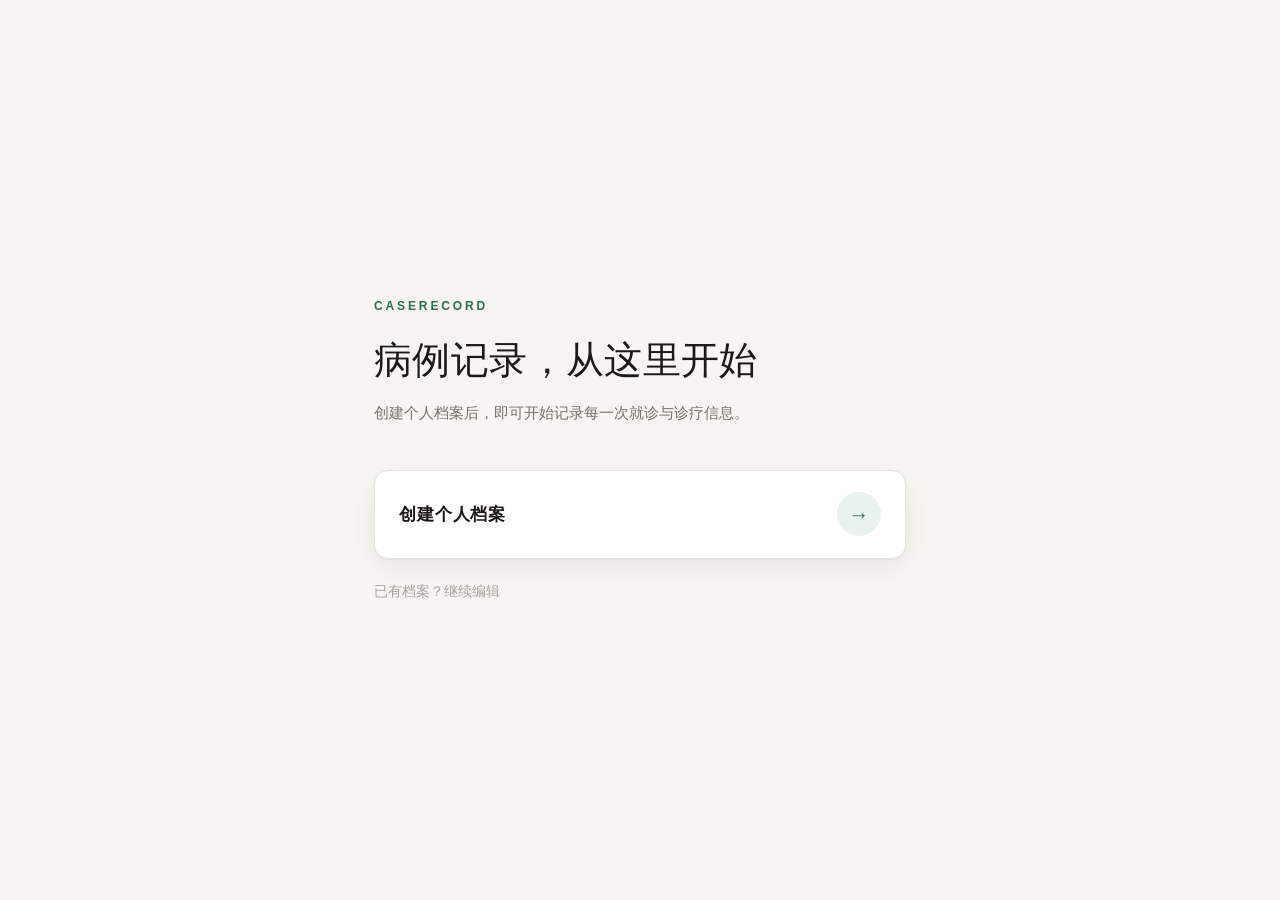
==== app/case-detail.html @ 544fc940 "OCR模型本地化离线可用、识别结果自动保存、自动/手动输入切换、报告手动修正、导航滑块中心展开动画、全局按钮悬停反馈、修复页面淡入白屏" ====
<!DOCTYPE html>
<html lang="zh-CN">
<head>
  <meta charset="UTF-8">
  <meta name="viewport" content="width=device-width, initial-scale=1.0">
  <title>CaseRecord · 病例详情</title>
  <link rel="stylesheet" href="css/style.css">
</head>
<body>
  <main class="page dash">
    <a class="back" href="dashboard.html">← 返回个人主页</a>

    <div class="brand">CaseRecord · 病例档案</div>

    <nav class="topnav">
      <span class="topnav-slider" aria-hidden="true"></span>
      <a class="topnav-link active" href="dashboard.html">我的档案</a>
      <a class="topnav-link" href="case.html">添加病例</a>
    </nav>

    <header>
      <div class="header-row">
        <div>
          <h1>病例详情</h1>
          <p class="sub" id="detail-date"></p>
        </div>
        <div class="header-actions">
          <a class="btn-edit-detail" id="btn-edit-case" href="#">编辑病例</a>
          <button type="button" class="btn-danger" id="btn-delete-case">删除病例</button>
        </div>
      </div>
    </header>

    <!-- 病例详情：病情 / 影像 / 药物 合并为一个大块 -->
    <section class="card detail-card">
      <div class="detail-block">
        <div class="section-title">病情描述</div>
        <div class="detail-illness" id="detail-illness" hidden></div>
        <p class="detail-cond" id="detail-cond"></p>
      </div>

      <div class="detail-block">
        <div class="section-title">检验报告 / 检查报告</div>
        <div class="detail-images" id="detail-images"></div>
      </div>

      <div class="detail-block">
        <div class="section-title">药物</div>
        <div class="detail-meds" id="detail-meds"></div>
      </div>
    </section>
  </main>

  <!-- 删除病例确认弹窗（必须在 script 之前，JS 才能绑定事件） -->
  <div class="modal-mask" id="delete-mask" hidden>
    <div class="modal" role="dialog" aria-modal="true" aria-label="删除病例确认">
      <div class="modal-head">
        <div class="modal-title">删除病例</div>
        <button type="button" class="modal-close" id="delete-cancel-x" aria-label="关闭">×</button>
      </div>
      <div class="modal-body">
        <p class="modal-warn">
          删除后将<strong>永久移除</strong>这条病例的病情描述、检验 / 检查报告与药物记录，且<strong>无法恢复</strong>。
        </p>
        <p class="modal-hint">请确认是否继续删除？</p>
        <div class="modal-field">
          <label for="delete-verify">请输入「我确认删除」以启用删除按钮</label>
          <input type="text" id="delete-verify" placeholder="我确认删除" autocomplete="off">
        </div>
        <div class="modal-actions">
          <button type="button" class="modal-btn-cancel" id="delete-cancel">取消</button>
          <button type="button" class="modal-btn-danger" id="delete-confirm" disabled>确认删除（5s）</button>
        </div>
      </div>
    </div>
  </div>

  <script src="js/case-detail.js"></script>
</body>
</html>
---- app/css/style.css ----
/* ==========================================================
   CaseRecord · 病例档案
   简洁 / 高级 / 暖白基调 + 墨绿强调
   ========================================================== */

:root {
  --bg: #f6f5f2;
  --card: #ffffff;
  --ink: #1c1917;
  --ink-2: #79716b;
  --ink-3: #a8a29e;
  --line: #e7e5e4;
  --accent: #2f6f4f;
  --accent-deep: #20533a;
  --accent-soft: #e9f2ec;
  --danger: #b91c1c;
  --radius: 14px;
  --shadow: 0 1px 2px rgba(28, 25, 23, 0.04), 0 10px 28px rgba(28, 25, 23, 0.06);
}

* {
  margin: 0;
  padding: 0;
  box-sizing: border-box;
}

html {
  -webkit-font-smoothing: antialiased;
  text-rendering: optimizeLegibility;
}

body {
  font-family: -apple-system, BlinkMacSystemFont, "Segoe UI", "PingFang SC",
    "Hiragino Sans GB", "Microsoft YaHei", sans-serif;
  background: var(--bg);
  color: var(--ink);
  line-height: 1.6;
  min-height: 100vh;
}

/* ---------- 页面容器与淡入 ---------- */
.page {
  max-width: 860px;
  margin: 0 auto;
  padding: 3.5rem 1.5rem 4.5rem;
}

@keyframes fade {
  from {
    opacity: 0;
    transform: translateY(8px);
  }
  to {
    opacity: 1;
    transform: none;
  }
}

/* ---------- 页头 ---------- */
header {
  margin-bottom: 2.2rem;
}

/* ---------- 首页 ---------- */
.home {
  max-width: 580px;
  min-height: 100vh;
  display: flex;
  flex-direction: column;
  justify-content: center;
  padding-top: 2rem;
  padding-bottom: 2rem;
}

.home h1 {
  font-size: 2.4rem;
}

/* 主按钮块 */
.cta {
  display: flex;
  align-items: center;
  justify-content: space-between;
  gap: 1rem;
  margin-top: 2.8rem;
  padding: 1.35rem 1.5rem;
  background: var(--card);
  border: 1px solid var(--line);
  border-radius: var(--radius);
  box-shadow: var(--shadow);
  text-decoration: none;
  color: var(--ink);
  cursor: pointer;
  transition: border-color 0.2s ease, box-shadow 0.2s ease, transform 0.2s ease;
}

.cta:hover {
  border-color: var(--accent);
  box-shadow: 0 2px 4px rgba(28, 25, 23, 0.05), 0 18px 44px rgba(47, 111, 79, 0.16);
  transform: translateY(-2px);
}

.cta:active {
  transform: translateY(0) scale(0.995);
}

.cta-text {
  font-size: 1.08rem;
  font-weight: 600;
  letter-spacing: 0.05em;
}

.cta-arrow {
  flex-shrink: 0;
  width: 44px;
  height: 44px;
  display: grid;
  place-items: center;
  border-radius: 50%;
  background: var(--accent-soft);
  color: var(--accent);
  font-size: 1.3rem;
  transition: background 0.2s ease, color 0.2s ease, transform 0.2s ease;
}

.cta:hover .cta-arrow {
  background: var(--accent);
  color: #fff;
  transform: translateX(4px);
}

/* 次要链接 */
.secondary {
  display: inline-block;
  margin-top: 1.4rem;
  font-size: 0.85rem;
  color: var(--ink-3);
  text-decoration: none;
  transition: color 0.15s ease;
}

.secondary:hover {
  color: var(--accent);
  background: var(--bg);
  border-radius: 6px;
}

/* ---------- 个人界面：宽幅容器 ---------- */
.dash {
  max-width: min(1320px, 94vw); /* 比全屏略窄，两侧留空隙 */
  padding-top: 5rem;
}

/* 返回按钮固定在左上角 */
.dash .back {
  position: fixed;
  top: 1.4rem;
  left: 1.5rem;
  z-index: 30;
}

/* 顶部超长信息条 */
.profile-bar {
  display: flex;
  flex-direction: column;
  gap: 1.4rem;
  padding: 1.6rem 2rem;
}

.bar-top {
  display: flex;
  align-items: center;
  gap: 2.2rem;
}

.bar-left {
  display: flex;
  align-items: center;
  gap: 1.2rem;
  flex-shrink: 0;
}

.bar-title h2 {
  font-size: 1.5rem;
  font-weight: 600;
}

.bar-saved {
  font-size: 0.75rem;
  color: var(--ink-3);
  margin-top: 0.35rem;
}

.bar-info {
  flex: 1;
  min-width: 0;
  display: grid;
  grid-template-columns: repeat(auto-fit, minmax(130px, 1fr));
  gap: 1rem 1.5rem;
}

.bar-actions {
  flex-shrink: 0;
}

.btn-edit {
  display: inline-block;
  min-width: 200px;
  padding: 0.9rem 2rem;
  border-radius: 12px;
  background: var(--accent);
  color: #fff;
  font-size: 1rem;
  font-family: inherit;
  letter-spacing: 0.12em;
  text-decoration: none;
  text-align: center;
  transition: background 0.15s ease, transform 0.05s ease;
}

.btn-edit:hover {
  background: var(--accent-deep);
}

.btn-edit:active {
  transform: scale(0.99);
}

.avatar {
  width: 64px;
  height: 64px;
  border-radius: 50%;
  background: var(--accent);
  color: #fff;
  display: grid;
  place-items: center;
  font-family: Georgia, "Times New Roman", "Songti SC", SimSun, serif;
  font-size: 1.8rem;
  flex-shrink: 0;
}

.chips {
  display: flex;
  flex-wrap: wrap;
  gap: 0.45rem;
  margin-top: 0.5rem;
}

.chip {
  font-size: 0.78rem;
  color: var(--accent);
  background: var(--accent-soft);
  border-radius: 999px;
  padding: 0.25rem 0.75rem;
}

.info-item {
  display: flex;
  flex-direction: column;
  gap: 0.2rem;
}

.info-label {
  font-size: 0.75rem;
  color: var(--ink-3);
  letter-spacing: 0.08em;
}

.info-value {
  font-size: 0.98rem;
  color: var(--ink);
}

.section-title {
  font-size: 0.82rem;
  font-weight: 600;
  letter-spacing: 0.1em;
  color: var(--accent);
  margin-bottom: 0.9rem;
}

.history-item {
  display: flex;
  flex-direction: column;
  gap: 0.2rem;
}

.history-label {
  font-size: 0.75rem;
  color: var(--ink-3);
  letter-spacing: 0.08em;
}

.history-text {
  font-size: 0.95rem;
  color: var(--ink);
  line-height: 1.7;
}

/* 添加病例（档案外右下侧） */
.add-case-row {
  margin-top: 1.4rem;
  display: flex;
  justify-content: flex-end;
}

.btn-add {
  padding: 0.75rem 1.6rem;
  border: 1px solid var(--accent);
  border-radius: 12px;
  background: transparent;
  color: var(--accent);
  font-size: 0.95rem;
  font-family: inherit;
  letter-spacing: 0.08em;
  cursor: pointer;
  transition: background 0.15s ease, color 0.15s ease;
}

a.btn-add {
  display: inline-block;
  text-decoration: none;
}

.btn-add:hover {
  background: var(--accent-soft);
}

.btn-add:active {
  transform: scale(0.98);
}

/* ---------- 影像上传 ---------- */
/* ---------- 检验/检查报告上传 ---------- */
.upload-toolbar {
  display: flex;
  align-items: center;
  gap: 0.8rem;
}

.kind-select {
  flex: 0 0 200px;
  min-width: 0;
}

.upload-toolbar .upload-btn {
  flex: 1;
  width: auto;
}

@media (max-width: 640px) {
  .upload-toolbar {
    flex-direction: column;
    align-items: stretch;
  }

  .kind-select {
    flex-basis: auto;
  }
}

.upload-btn {
  width: 100%;
  padding: 1.2rem;
  border: 1.5px dashed var(--line);
  border-radius: 12px;
  background: #fcfcfa;
  color: var(--ink-2);
  font-size: 0.95rem;
  font-family: inherit;
  cursor: pointer;
  transition: border-color 0.15s ease, background 0.15s ease, color 0.15s ease;
}

.upload-btn:hover {
  border-color: var(--accent);
  color: var(--accent);
  background: var(--accent-soft);
}

.upload-preview {
  display: flex;
  flex-direction: column;
  gap: 0.8rem;
  margin-top: 0.9rem;
}

.report-remove {
  width: 32px;
  height: 32px;
  border-radius: 8px;
  border: 1px solid var(--line);
  background: transparent;
  color: var(--ink-3);
  font-size: 1rem;
  line-height: 1;
  cursor: pointer;
  flex-shrink: 0;
  transition: color 0.15s ease, border-color 0.15s ease;
}

.report-remove:hover {
  color: var(--danger);
  border-color: var(--danger);
}

/* ---------- 药物行 ---------- */
.med-row {
  display: grid;
  grid-template-columns: 1fr 1fr auto;
  gap: 0.8rem;
  align-items: end;
}

.med-remove {
  width: 40px;
  height: 40px;
  border-radius: 10px;
  border: 1px solid var(--line);
  background: transparent;
  color: var(--ink-3);
  font-size: 1.1rem;
  cursor: pointer;
  transition: color 0.15s ease, border-color 0.15s ease;
}

.med-remove:hover {
  color: var(--danger);
  border-color: var(--danger);
}

.add-med {
  margin-top: 1rem;
  padding: 0.6rem 1.2rem;
  border: 1px dashed var(--accent);
  border-radius: 10px;
  background: transparent;
  color: var(--accent);
  font-size: 0.9rem;
  font-family: inherit;
  cursor: pointer;
  transition: background 0.15s ease;
}

.add-med:hover {
  background: var(--accent-soft);
}

@media (max-width: 640px) {
  .med-row {
    grid-template-columns: 1fr;
  }
}

/* ---------- 病例列表 ---------- */
.cases-section {
  margin-top: 2.4rem;
}

.section-title-row {
  display: flex;
  align-items: baseline;
  justify-content: space-between;
  gap: 1rem;
  margin-bottom: 1rem;
}

.section-title-row .section-title {
  margin-bottom: 0;
}

.cases-count {
  font-size: 0.8rem;
  color: var(--ink-3);
}

.cases-list {
  display: flex;
  flex-direction: column;
  gap: 0.8rem;
}

.case-item {
  display: flex;
  align-items: center;
  justify-content: space-between;
  gap: 1.2rem;
  background: var(--card);
  border: 1px solid var(--line);
  border-radius: var(--radius);
  padding: 1.1rem 1.3rem;
  box-shadow: var(--shadow);
  cursor: pointer;
  text-decoration: none;
  color: inherit;
  transition: border-color 0.15s ease, box-shadow 0.15s ease;
}

.case-item:hover {
  border-color: var(--accent);
  box-shadow: 0 2px 4px rgba(28, 25, 23, 0.05), 0 12px 32px rgba(47, 111, 79, 0.1);
}

.case-item:focus-visible {
  outline: none;
  border-color: var(--accent);
  box-shadow: 0 0 0 3px rgba(47, 111, 79, 0.15);
}

.case-left {
  display: flex;
  flex-direction: column;
  gap: 0.35rem;
  min-width: 0;
}

.case-date {
  font-size: 0.78rem;
  color: var(--ink-3);
  letter-spacing: 0.05em;
}

.case-cond {
  font-size: 0.95rem;
  color: var(--ink);
  line-height: 1.6;
  display: -webkit-box;
  -webkit-line-clamp: 2;
  -webkit-box-orient: vertical;
  overflow: hidden;
}

.case-tags {
  display: flex;
  flex-wrap: wrap;
  gap: 0.4rem;
  flex-shrink: 0;
}

@media (max-width: 640px) {
  .case-item {
    flex-direction: column;
    align-items: flex-start;
  }
}

/* ---------- 顶部导航栏 ---------- */
.topnav {
  position: relative;
  display: flex;
  gap: 0.3rem;
  width: fit-content;
  padding: 0.25rem;
  margin-bottom: 1.8rem;
  background: #f1f0ed;
  border-radius: 12px;
}

/* 导航滑块：页面加载时滑到当前页对应按钮 */
/* 导航滑块：JS 定位 + 在目标位置从中心展开 */
.topnav-slider {
  position: absolute;
  top: 0.25rem;
  left: 0.25rem;
  width: calc(50% - 0.4rem);
  height: calc(100% - 0.5rem);
  background: #fff;
  border-radius: 9px;
  box-shadow: 0 1px 3px rgba(28, 25, 23, 0.12);
  z-index: 0;
  pointer-events: none;
  --tx: 0;
  transform: translateX(var(--tx));
  transform-origin: center;
  animation: topnav-slide-in 0.4s cubic-bezier(0.4, 0, 0.2, 1);
}

/* 当前页为第二个按钮（添加病例页）时滑块右移 */
.topnav.second .topnav-slider {
  --tx: calc(100% + 0.3rem);
}

/* 在目标位置从中心向两侧展开，无左右位移感 */
@keyframes topnav-slide-in {
  from {
    transform: translateX(var(--tx)) scaleX(0);
  }
}

.topnav-link {
  position: relative;
  z-index: 1;
  padding: 0.5rem 1.1rem;
  border-radius: 9px;
  font-size: 0.9rem;
  color: var(--ink-2);
  text-decoration: none;
  white-space: nowrap;
  transition: color 0.15s ease;
}

.topnav-link:hover {
  color: var(--ink);
}

.topnav-link.active {
  color: var(--ink);
  font-weight: 600;
}

@media (max-width: 640px) {
  .topnav {
    width: 100%;
  }

  .topnav-link {
    flex: 1;
    text-align: center;
  }
}

/* ---------- 病例详情页（整屏） ---------- */
.header-row {
  display: flex;
  align-items: center;
  justify-content: space-between;
  gap: 1.5rem;
  flex-wrap: wrap;
}

.btn-edit-detail {
  padding: 0.7rem 1.5rem;
  border: 1px solid var(--accent);
  border-radius: 12px;
  background: transparent;
  color: var(--accent);
  font-size: 0.95rem;
  font-family: inherit;
  letter-spacing: 0.08em;
  text-decoration: none;
  white-space: nowrap;
  transition: background 0.15s ease;
}

.btn-edit-detail:hover {
  background: var(--accent-soft);
}

.header-actions {
  display: flex;
  align-items: center;
  gap: 0.8rem;
  flex-wrap: wrap;
}

.btn-danger {
  padding: 0.7rem 1.5rem;
  border: 1px solid var(--danger);
  border-radius: 12px;
  background: transparent;
  color: var(--danger);
  font-size: 0.95rem;
  font-family: inherit;
  letter-spacing: 0.08em;
  white-space: nowrap;
  cursor: pointer;
  transition: background 0.15s ease;
}

.btn-danger:hover {
  background: rgba(185, 28, 28, 0.08);
}

.btn-danger:active {
  transform: scale(0.98);
}

.detail-card {
  padding: 2.6rem 2.6rem 3rem; /* 适中留白 */
}

.detail-block {
  padding-top: 2.2rem;
  min-height: 320px; /* 三栏统一高度，一样长 */
}

.detail-block:first-child {
  padding-top: 0.8rem;
}

.detail-block + .detail-block {
  border-top: 1px solid var(--line);
}

.detail-card .section-title {
  margin-bottom: 1.2rem;
}

.detail-cond {
  font-size: 1rem;
  line-height: 2.2;
  color: var(--ink);
  white-space: pre-wrap;
  word-break: break-word;
}

.detail-illness {
  display: inline-block;
  margin-bottom: 1rem;
  font-size: 0.85rem;
  color: var(--accent);
  background: var(--accent-soft);
  border-radius: 999px;
  padding: 0.35rem 0.9rem;
}

.detail-images {
  display: grid;
  grid-template-columns: repeat(auto-fill, minmax(200px, 1fr));
  gap: 1.2rem;
}

.detail-images img {
  width: 100%;
  height: 220px; /* 与病情栏高度协调 */
  object-fit: cover;
  border-radius: 10px;
  border: 1px solid var(--line);
  display: block;
  cursor: zoom-in;
  transition: border-color 0.15s ease;
}

.detail-images img:hover {
  border-color: var(--accent);
}

.detail-pdf {
  display: flex;
  align-items: center;
  gap: 0.5rem;
  padding: 1rem;
  border: 1px solid var(--line);
  border-radius: 10px;
  background: var(--bg);
  color: var(--accent);
  font-size: 0.92rem;
  text-decoration: none;
  transition: background 0.15s ease;
}

.detail-pdf:hover {
  background: var(--accent-soft);
}

.detail-meds {
  display: flex;
  flex-direction: column;
  gap: 1rem;
}

.detail-med {
  display: flex;
  align-items: baseline;
  justify-content: space-between;
  gap: 1rem;
  background: var(--bg);
  border-radius: 10px;
  padding: 1.2rem 1.2rem;
  font-size: 0.95rem;
}

.detail-med-name {
  font-weight: 600;
  color: var(--ink);
}

.detail-med-usage {
  color: var(--ink-2);
  text-align: right;
}

.detail-empty {
  font-size: 0.9rem;
  color: var(--ink-3);
}

/* ---------- 报告横向块列表 ---------- */
.report-list {
  display: flex;
  flex-direction: column;
  gap: 0.8rem;
}

.report-row {
  display: flex;
  align-items: center;
  gap: 1rem;
  padding: 0.8rem 1.1rem;
  border: 1px solid var(--line);
  border-radius: 12px;
  background: #fcfcfa;
  text-decoration: none;
  color: inherit;
  cursor: pointer;
  transition: border-color 0.15s ease, box-shadow 0.15s ease;
}

.report-row:hover {
  border-color: var(--accent);
  box-shadow: 0 2px 4px rgba(28, 25, 23, 0.05), 0 10px 28px rgba(47, 111, 79, 0.1);
}

.report-row:focus-visible {
  outline: none;
  border-color: var(--accent);
  box-shadow: 0 0 0 3px rgba(47, 111, 79, 0.15);
}

.report-thumb {
  width: 52px;
  height: 52px;
  border-radius: 10px;
  overflow: hidden;
  flex-shrink: 0;
  background: var(--bg);
  display: grid;
  place-items: center;
}

.report-thumb img {
  width: 100%;
  height: 100%;
  object-fit: cover;
  display: block;
}

.report-thumb-pdf {
  color: var(--accent);
  font-size: 0.72rem;
  letter-spacing: 0.08em;
}

.report-name {
  flex: 1;
  min-width: 0;
  font-size: 0.95rem;
  color: var(--ink);
  overflow: hidden;
  text-overflow: ellipsis;
  white-space: nowrap;
}

/* 报告类型标签（检验报告 / 检查报告） */
.report-kind-chip {
  flex-shrink: 0;
  font-size: 0.75rem;
  color: var(--accent);
  background: var(--accent-soft);
  border-radius: 999px;
  padding: 0.25rem 0.7rem;
  white-space: nowrap;
}

.report-arrow {
  flex-shrink: 0;
  font-size: 1.3rem;
  color: var(--ink-3);
  line-height: 1;
}

/* ---------- 删除确认弹窗 ---------- */
.modal-mask {
  position: fixed;
  inset: 0;
  background: rgba(28, 25, 23, 0.5);
  display: flex;
  align-items: center;
  justify-content: center;
  padding: 1.5rem;
  z-index: 70;
  animation: fade 0.18s ease both;
}

.modal-mask[hidden] {
  display: none;
}

.modal {
  background: #fff;
  border-radius: 16px;
  max-width: 440px;
  width: 100%;
  box-shadow: 0 24px 64px rgba(28, 25, 23, 0.22);
  animation: modal-in 0.2s ease both;
}

@keyframes modal-in {
  from {
    opacity: 0;
    transform: translateY(12px) scale(0.98);
  }
  to {
    opacity: 1;
    transform: none;
  }
}

.modal-head {
  display: flex;
  align-items: flex-start;
  justify-content: space-between;
  gap: 1rem;
  padding: 1.4rem 1.6rem 0;
}

.modal-title {
  font-size: 1.1rem;
  font-weight: 600;
}

.modal-close {
  width: 34px;
  height: 34px;
  border: none;
  border-radius: 50%;
  background: var(--bg);
  color: var(--ink-2);
  font-size: 1.2rem;
  line-height: 1;
  cursor: pointer;
  transition: background 0.15s ease, color 0.15s ease;
}

.modal-close:hover {
  background: var(--line);
  color: var(--ink);
}

.modal-body {
  padding: 1.2rem 1.6rem 1.6rem;
}

.modal-warn {
  font-size: 0.95rem;
  line-height: 1.8;
  color: var(--ink);
}

.modal-warn strong {
  color: var(--danger);
}

.modal-hint {
  font-size: 0.85rem;
  color: var(--ink-2);
  margin-top: 0.6rem;
}

.modal-field {
  margin-top: 1.2rem;
  display: flex;
  flex-direction: column;
  gap: 0.45rem;
}

.modal-field label {
  font-size: 0.8rem;
  color: var(--ink-2);
}

.modal-field input {
  padding: 0.65rem 0.85rem;
  border: 1px solid var(--line);
  border-radius: 10px;
  background: #fcfcfa;
  font-size: 0.92rem;
  font-family: inherit;
  color: var(--ink);
  transition: border-color 0.15s ease, box-shadow 0.15s ease;
}

.modal-field input:focus {
  outline: none;
  border-color: var(--accent);
  box-shadow: 0 0 0 3px rgba(47, 111, 79, 0.12);
}

.modal-actions {
  display: flex;
  gap: 0.8rem;
  margin-top: 1.4rem;
}

.modal-btn-cancel {
  flex: 1;
  padding: 0.75rem;
  border: 1px solid var(--line);
  border-radius: 12px;
  background: transparent;
  color: var(--ink);
  font-size: 0.95rem;
  font-family: inherit;
  cursor: pointer;
  transition: background 0.15s ease;
}

.modal-btn-cancel:hover {
  background: var(--bg);
}

.modal-btn-danger {
  flex: 1;
  padding: 0.75rem;
  border: none;
  border-radius: 12px;
  background: var(--danger);
  color: #fff;
  font-size: 0.95rem;
  font-family: inherit;
  cursor: pointer;
  transition: background 0.15s ease, opacity 0.15s ease;
}

.modal-btn-danger:hover:not(:disabled) {
  background: #991b1b;
}

.modal-btn-danger:disabled {
  opacity: 0.45;
  cursor: not-allowed;
}

/* ---------- OCR 识别区 ---------- */
.ocr-section {
  min-width: 0;
}

.ocr-warning {
  font-size: 0.82rem;
  color: var(--danger);
  background: rgba(185, 28, 28, 0.06);
  border: 1px solid rgba(185, 28, 28, 0.3);
  border-radius: 8px;
  padding: 0.5rem 0.8rem;
  margin-bottom: 0.8rem;
}

.ocr-note {
  display: inline-block;
  font-size: 0.8rem;
  color: var(--ink-2);
  background: var(--bg);
  border: 1px solid var(--line);
  border-radius: 8px;
  padding: 0.4rem 0.8rem;
}

/* 提示 + 输入模式切换 */
.ocr-note-row {
  display: flex;
  align-items: center;
  justify-content: space-between;
  gap: 1rem;
  flex-wrap: wrap;
  margin-bottom: 1rem;
}

.ocr-mode {
  position: relative;
  display: flex;
  background: #f1f0ed;
  border-radius: 10px;
  padding: 3px;
  gap: 3px;
}

/* 滑动指示器：点击时丝滑滑到目标按钮 */
.mode-slider {
  position: absolute;
  top: 3px;
  left: 3px;
  width: calc(50% - 4.5px);
  height: calc(100% - 6px);
  background: #fff;
  border-radius: 8px;
  box-shadow: 0 1px 3px rgba(28, 25, 23, 0.12);
  transition: transform 0.35s cubic-bezier(0.4, 0, 0.2, 1);
  z-index: 0;
  pointer-events: none;
}

.ocr-mode.manual .mode-slider {
  transform: translateX(calc(100% + 3px));
}

.mode-btn {
  position: relative;
  flex: 1;
  border: none;
  background: transparent;
  padding: 0.45rem 1rem;
  border-radius: 8px;
  font-size: 0.85rem;
  font-family: inherit;
  color: var(--ink-2);
  cursor: pointer;
  z-index: 1;
  white-space: nowrap;
  transition: color 0.2s ease;
}

.mode-btn:hover {
  color: var(--ink);
}

.mode-btn.active {
  color: var(--ink);
  font-weight: 600;
}

.ocr-table .ocr-result {
  color: var(--ink);
  font-weight: 500;
}

.ocr-status {
  font-size: 0.9rem;
  color: var(--ink-2);
  margin-bottom: 1rem;
  white-space: pre-wrap;
}

.ocr-status.err {
  color: var(--danger);
}

.ocr-table {
  width: 100%;
  border-collapse: collapse;
  font-size: 0.92rem;
}

/* 表格区域限高滚动，表头固定（项目列始终可见） */
#ocr-table-wrap {
  max-height: 62vh;
  overflow-y: auto;
}

.ocr-table thead th {
  position: sticky;
  top: 0;
  background: #fff;
  z-index: 1;
}

.ocr-table th,
.ocr-table td {
  text-align: left;
  padding: 0.6rem 0.8rem;
  border-bottom: 1px solid var(--line);
}

.ocr-table th {
  color: var(--ink-2);
  font-weight: 600;
  font-size: 0.8rem;
  letter-spacing: 0.05em;
  white-space: nowrap;
}

.ocr-table .status {
  font-weight: 600;
  white-space: nowrap;
}

/* 结果列手动输入框（高度与文本行一致，行距不变） */
.ocr-table input.ocr-value {
  width: 88px;
  height: 22px;
  padding: 0 0.4rem;
  border: 1px solid var(--line);
  border-radius: 4px;
  box-sizing: border-box;
  font-size: 0.9rem;
  font-family: inherit;
  background: #fcfcfa;
  color: var(--ink);
  vertical-align: middle;
  transition: border-color 0.15s ease, box-shadow 0.15s ease;
}

.ocr-table input.ocr-value:focus {
  outline: none;
  border-color: var(--accent);
  box-shadow: 0 0 0 3px rgba(47, 111, 79, 0.1);
}

/* 保存 / 重新识别按钮 */
.ocr-actions {
  display: flex;
  align-items: center;
  gap: 0.8rem;
  margin-top: 1.2rem;
}

.btn-save-ocr {
  padding: 0.65rem 1.4rem;
  border: none;
  border-radius: 10px;
  background: var(--accent);
  color: #fff;
  font-size: 0.9rem;
  font-family: inherit;
  cursor: pointer;
  transition: background 0.15s ease;
}

.btn-save-ocr:hover {
  background: var(--accent-deep);
}

.btn-rerun {
  padding: 0.65rem 1.4rem;
  border: 1px solid var(--line);
  border-radius: 10px;
  background: transparent;
  color: var(--ink-2);
  font-size: 0.9rem;
  font-family: inherit;
  cursor: pointer;
  transition: background 0.15s ease;
}

.btn-rerun:hover {
  background: var(--bg);
}

.ocr-table .status.ok {
  color: var(--accent);
}

.ocr-table .status.up {
  color: var(--danger);
}

.ocr-table .status.down {
  color: #b45309;
}

/* 识别原文：默认折叠，点击展开 */
.ocr-raw-details {
  margin-top: 1.4rem;
}

.ocr-raw-details summary {
  cursor: pointer;
  font-size: 0.8rem;
  color: var(--ink-3);
  letter-spacing: 0.08em;
  user-select: none;
  display: inline-flex;
  align-items: center;
  gap: 0.35rem;
  list-style: none;
  transition: color 0.15s ease;
}

.ocr-raw-details summary::-webkit-details-marker {
  display: none;
}

.ocr-raw-details summary:hover {
  color: var(--accent);
}

.ocr-raw-details summary::before {
  content: "▸";
  transition: transform 0.15s ease;
}

.ocr-raw-details[open] summary::before {
  transform: rotate(90deg);
}

.ocr-raw {
  background: var(--bg);
  border: 1px solid var(--line);
  border-radius: 10px;
  padding: 1rem;
  font-size: 0.85rem;
  line-height: 1.8;
  white-space: pre-wrap;
  word-break: break-word;
  max-height: 300px;
  overflow-y: auto;
  margin-top: 0.5rem;
  font-family: inherit;
}

@media (max-width: 640px) {
  .ocr-table th,
  .ocr-table td {
    padding: 0.5rem 0.4rem;
    font-size: 0.82rem;
  }
}

/* ---------- 报告详情页 ---------- */
/* 两栏：左原始报告 / 右 OCR 结果 */
.report-layout {
  display: grid;
  grid-template-columns: 1fr 1fr;
  gap: 2rem;
  padding: 1.6rem 2rem 2rem;
}

.report-left {
  min-width: 0;
  border-right: 1px solid var(--line);
  padding-right: 2rem;
  display: flex;
  flex-direction: column;
}

.report-right {
  min-width: 0;
}

.report-img {
  display: block;
  max-width: 100%;
  max-height: 70vh;
  margin: 0 auto;
  object-fit: contain;
  border-radius: 10px;
  border: 1px solid var(--line);
  background: #fff;
}

.report-pdf-frame {
  width: 100%;
  height: 70vh;
  border: 1px solid var(--line);
  border-radius: 10px;
  background: #fff;
}

.report-open {
  display: inline-block;
  margin-top: 1rem;
  color: var(--accent);
  font-size: 0.9rem;
  text-decoration: none;
  transition: color 0.15s ease;
}

.report-open:hover {
  color: var(--accent-deep);
}

@media (max-width: 900px) {
  .report-layout {
    grid-template-columns: 1fr;
    gap: 1.5rem;
  }

  .report-left {
    border-right: none;
    padding-right: 0;
    border-bottom: 1px solid var(--line);
    padding-bottom: 1.5rem;
  }
}

@media (max-width: 640px) {
  .detail-med {
    flex-direction: column;
    align-items: flex-start;
    gap: 0.3rem;
  }

  .detail-med-usage {
    text-align: left;
  }
}

/* 病史信息（并入档案条内） */
.bar-history {
  padding-top: 1.4rem;
  border-top: 1px solid var(--line);
}

.history-grid {
  display: grid;
  grid-template-columns: repeat(3, 1fr);
  gap: 1rem 2rem;
}

/* 窄屏响应式 */
@media (max-width: 1024px) {
  .bar-top {
    flex-wrap: wrap;
  }

  .bar-info {
    flex-basis: 100%;
  }

  .bar-actions {
    width: 100%;
  }

  .btn-edit {
    width: 100%;
  }
}

@media (max-width: 640px) {
  .dash {
    padding-top: 4.5rem;
  }

  .history-grid {
    grid-template-columns: 1fr;
  }
}

/* 表单页返回链接 */
.back {
  display: inline-block;
  margin-bottom: 1.4rem;
  font-size: 0.85rem;
  color: var(--ink-3);
  text-decoration: none;
  transition: color 0.15s ease;
}

.back:hover {
  color: var(--accent);
  background: var(--bg);
  border-radius: 6px;
}

.brand {
  font-size: 0.75rem;
  letter-spacing: 0.24em;
  text-transform: uppercase;
  color: var(--accent);
  margin-bottom: 0.9rem;
  font-weight: 600;
}

h1 {
  font-family: Georgia, "Times New Roman", "Songti SC", SimSun, serif;
  font-size: 2.2rem;
  font-weight: 500;
  letter-spacing: 0.01em;
}

.sub {
  color: var(--ink-2);
  margin-top: 0.55rem;
  font-size: 0.95rem;
}

/* ---------- 表单卡片 ---------- */
.card {
  background: var(--card);
  border: 1px solid var(--line);
  border-radius: var(--radius);
  padding: 2.4rem 2.4rem 2rem;
  box-shadow: var(--shadow);
}

fieldset {
  border: none;
  padding: 0;
}

.group + .group,
fieldset + fieldset {
  margin-top: 2rem;
}

.group-title {
  display: flex;
  align-items: center;
  gap: 0.7rem;
  font-size: 0.82rem;
  font-weight: 600;
  letter-spacing: 0.1em;
  color: var(--accent);
  margin-bottom: 1.1rem;
}

.group-title::after {
  content: "";
  flex: 1;
  height: 1px;
  background: var(--line);
}

/* ---------- 栅格 ---------- */
.grid {
  display: grid;
  grid-template-columns: repeat(2, 1fr);
  gap: 1.15rem 1.3rem;
}

.grid .span-2 {
  grid-column: 1 / -1;
}

.grid-3 {
  grid-template-columns: repeat(3, 1fr);
}

@media (max-width: 640px) {
  .grid,
  .grid-3 {
    grid-template-columns: 1fr;
  }
}

/* ---------- 字段 ---------- */
.field {
  display: flex;
  flex-direction: column;
  gap: 0.45rem;
}

.field label {
  font-size: 0.8rem;
  color: var(--ink-2);
  letter-spacing: 0.03em;
}

.required::after {
  content: "*";
  color: var(--danger);
  margin-left: 0.2em;
}

.field input[type="text"],
.field input[type="tel"],
.field input[type="date"],
.field input[type="number"],
.field select,
.field textarea {
  width: 100%;
  padding: 0.7rem 0.85rem;
  border: 1px solid var(--line);
  border-radius: 10px;
  background: #fcfcfa;
  font-size: 0.95rem;
  font-family: inherit;
  color: var(--ink);
  transition: border-color 0.15s ease, box-shadow 0.15s ease, background 0.15s ease;
}

.field input::placeholder,
.field textarea::placeholder {
  color: var(--ink-3);
}

.field textarea {
  resize: vertical;
  min-height: 3.4rem;
}

.field input:focus,
.field select:focus,
.field textarea:focus {
  outline: none;
  border-color: var(--accent);
  background: #fff;
  box-shadow: 0 0 0 3px rgba(47, 111, 79, 0.12);
}

.field .error {
  border-color: var(--danger) !important;
}

.field .error:focus {
  box-shadow: 0 0 0 3px rgba(185, 28, 28, 0.12);
}

.hint {
  font-size: 0.78rem;
  color: var(--ink-3);
  min-height: 1.1em;
}

/* ---------- 出生日期三下拉 ---------- */
.birth-selects {
  display: grid;
  grid-template-columns: 2fr 1fr 1fr; /* 年占一半，月/日各四分之一 */
  gap: 0.5rem;
}

.birth-selects .cselect {
  min-width: 0;
}

.birth-selects .cselect-trigger {
  justify-content: center;
  padding-left: 0.4rem;
  padding-right: 0.4rem;
}

.birth-selects .cselect-value {
  min-width: 0;
  white-space: nowrap;
  overflow: hidden;
  text-overflow: ellipsis;
}

.birth-selects .cselect-caret {
  flex-shrink: 0;
  margin-left: 0.35rem;
}

/* 极窄屏幕：年独占一行，月/日各半行 */
@media (max-width: 480px) {
  .birth-selects {
    grid-template-columns: 1fr 1fr;
  }
  .birth-selects .cselect:first-child {
    grid-column: 1 / -1;
  }
}

/* ---------- 自定义下拉组件 ---------- */
.cselect {
  position: relative;
  width: 100%;
}

.cselect-trigger {
  width: 100%;
  display: flex;
  align-items: center;
  justify-content: space-between;
  gap: 0.5rem;
  padding: 0.7rem 0.85rem;
  border: 1px solid var(--line);
  border-radius: 10px;
  background: #fcfcfa;
  font-size: 0.95rem;
  font-family: inherit;
  color: var(--ink);
  cursor: pointer;
  text-align: left;
  transition: border-color 0.15s ease, box-shadow 0.15s ease, background 0.15s ease;
}

.cselect-trigger:hover {
  border-color: #d6d3d1;
}

.cselect.open .cselect-trigger,
.cselect-trigger:focus-visible {
  outline: none;
  border-color: var(--accent);
  background: #fff;
  box-shadow: 0 0 0 3px rgba(47, 111, 79, 0.12);
}

.cselect-value {
  overflow: hidden;
  text-overflow: ellipsis;
  white-space: nowrap;
}

.cselect-value.placeholder {
  color: var(--ink-3);
}

.cselect-caret {
  flex-shrink: 0;
  width: 0;
  height: 0;
  border-left: 5px solid transparent;
  border-right: 5px solid transparent;
  border-top: 6px solid var(--ink-3);
  transition: transform 0.2s ease;
}

.cselect.open .cselect-caret {
  transform: rotate(180deg);
}

.cselect-menu {
  position: absolute;
  top: calc(100% + 5px);
  left: 0;
  width: 100%;
  max-height: 240px;
  overflow-y: auto;
  margin: 0;
  padding: 5px;
  list-style: none;
  background: #fff;
  border: 1px solid var(--line);
  border-radius: 10px;
  box-shadow: 0 10px 34px rgba(28, 25, 23, 0.14);
  z-index: 40;
  animation: menu-in 0.14s ease both;
}

@keyframes menu-in {
  from {
    opacity: 0;
    transform: translateY(-4px);
  }
  to {
    opacity: 1;
    transform: none;
  }
}

.cselect-menu li {
  display: flex;
  align-items: center;
  justify-content: space-between;
  gap: 0.5rem;
  padding: 0.55rem 0.8rem;
  border-radius: 7px;
  font-size: 0.92rem;
  color: var(--ink);
  cursor: pointer;
  user-select: none;
  transition: background 0.12s ease, color 0.12s ease;
}

/* 可搜索下拉：搜索框相对页面视口固定（页面滚动时保持原位，滚过即消失） */
.cselect-search-li {
  position: sticky;
  top: 0;
  background: #fff;
  z-index: 2;
  padding: 4px 4px 6px;
}

/* 有滚动选项容器时：菜单自身不限制高度、不滚动，选项区独立滚动 */
.cselect-menu.has-options {
  max-height: none;
  overflow: visible;
  padding-bottom: 0;
}

.cselect-options {
  max-height: 200px;
  overflow-y: auto;
  padding-bottom: 5px;
}

.cselect-search {
  width: 100%;
  padding: 0.5rem 0.75rem;
  border: 1px solid var(--line);
  border-radius: 8px;
  background: #fcfcfa;
  font-size: 0.88rem;
  font-family: inherit;
  color: var(--ink);
  transition: border-color 0.15s ease, box-shadow 0.15s ease;
}

.cselect-search:focus {
  outline: none;
  border-color: var(--accent);
  box-shadow: 0 0 0 3px rgba(47, 111, 79, 0.1);
}

/* 自定义输入项 */
.cselect-custom {
  color: var(--accent) !important;
}

.cselect-custom b {
  color: var(--ink);
  font-weight: 600;
}

/* 选项：医学名词 + 淡灰俗称 */
.cselect-label {
  display: flex;
  align-items: baseline;
  gap: 0.35rem;
  min-width: 0;
}

.cselect-alias {
  color: var(--ink-3);
  font-size: 0.82em;
}

/* 未输入时隐藏自定义项（防止 flex 覆盖 hidden） */
.cselect-custom[hidden] {
  display: none;
}

.cselect-menu li:hover,
.cselect-menu li.active {
  background: var(--accent-soft);
}

.cselect-menu li.selected {
  color: var(--accent);
  font-weight: 600;
}

.cselect-check {
  color: var(--accent);
  font-size: 0.85rem;
}

.cselect.error .cselect-trigger {
  border-color: var(--danger) !important;
}

.cselect.error .cselect-trigger:focus-visible {
  box-shadow: 0 0 0 3px rgba(185, 28, 28, 0.12);
}

/* ---------- 性别分段选择 ---------- */
.segmented {
  display: flex;
  background: #f1f0ed;
  border-radius: 10px;
  padding: 3px;
  gap: 3px;
}

.segmented label {
  flex: 1;
  text-align: center;
  padding: 0.58rem 0;
  border-radius: 8px;
  cursor: pointer;
  color: var(--ink-2);
  font-size: 0.9rem;
  user-select: none;
  transition: background 0.15s ease, color 0.15s ease, box-shadow 0.15s ease;
}

.segmented label:hover {
  color: var(--ink);
  background: rgba(255, 255, 255, 0.6);
}

.segmented input:checked + label {
  background: #fff;
  color: var(--ink);
  font-weight: 600;
  box-shadow: 0 1px 3px rgba(28, 25, 23, 0.1);
}

/* ---------- 提交按钮 ---------- */
.submit-row {
  margin-top: 2rem;
}

.btn-submit {
  width: 100%;
  padding: 0.9rem;
  border: none;
  border-radius: 12px;
  background: var(--accent);
  color: #fff;
  font-size: 1rem;
  font-family: inherit;
  letter-spacing: 0.12em;
  cursor: pointer;
  transition: background 0.15s ease, transform 0.05s ease;
}

.btn-submit:hover {
  background: var(--accent-deep);
}

.btn-submit:active {
  transform: scale(0.99);
}

/* ---------- 已保存摘要 ---------- */
.summary {
  margin-top: 2.2rem;
  display: flex;
  align-items: center;
  justify-content: space-between;
  gap: 1rem;
  padding: 1.1rem 0 0;
  border-top: 1px solid var(--line);
}

.summary-label {
  font-size: 0.75rem;
  letter-spacing: 0.14em;
  color: var(--ink-3);
  margin-bottom: 0.2rem;
}

.summary-meta {
  font-size: 0.95rem;
  color: var(--ink);
}

.clear {
  background: none;
  border: none;
  color: var(--ink-3);
  font-size: 0.8rem;
  text-decoration: underline;
  cursor: pointer;
  white-space: nowrap;
  transition: color 0.15s ease;
}

.clear:hover {
  color: var(--danger);
  background: rgba(185, 28, 28, 0.08);
  border-radius: 6px;
}

/* ---------- Toast ---------- */
.toast {
  position: fixed;
  right: 1.5rem;
  bottom: 1.5rem;
  background: #1c1917;
  color: #fafaf9;
  padding: 0.8rem 1.2rem;
  border-radius: 12px;
  font-size: 0.9rem;
  box-shadow: var(--shadow);
  opacity: 0;
  transform: translateY(10px);
  pointer-events: none;
  transition: opacity 0.25s ease, transform 0.25s ease;
  z-index: 50;
  max-width: min(360px, 80vw);
}

.toast.show {
  opacity: 1;
  transform: translateY(0);
}

.toast.ok {
  background: var(--accent);
}

.toast.err {
  background: var(--danger);
}
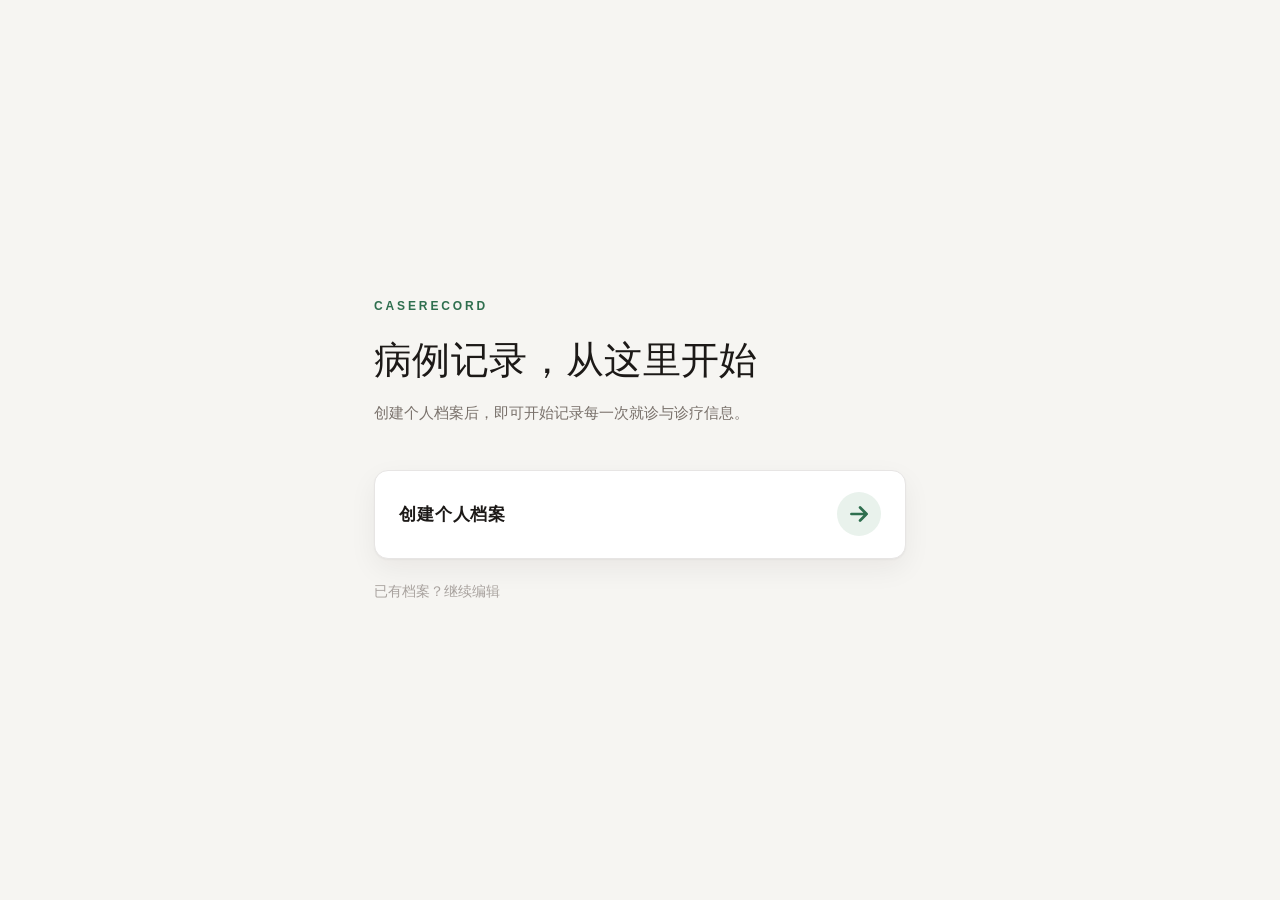
==== commit 2b53145d: "外科治疗方案字段（默认无）、检查报告细分检查方式（DR/CT/MR/超声等，检验时置灰）、药物行默认不显示、检查方式搜索提示自定义" ====
--- a/app/case-detail.html
+++ b/app/case-detail.html
@@ -48,6 +48,11 @@
         <div class="section-title">药物</div>
         <div class="detail-meds" id="detail-meds"></div>
       </div>
+
+      <div class="detail-block">
+        <div class="section-title">外科治疗方案</div>
+        <div class="detail-treatment" id="detail-treatment"></div>
+      </div>
     </section>
   </main>
 
--- a/app/css/style.css
+++ b/app/css/style.css
@@ -119,8 +119,11 @@
   border-radius: 50%;
   background: var(--accent-soft);
   color: var(--accent);
-  font-size: 1.3rem;
   transition: background 0.2s ease, color 0.2s ease, transform 0.2s ease;
+}
+
+.cta-arrow svg {
+  display: block;
 }
 
 .cta:hover .cta-arrow {
@@ -338,13 +341,40 @@
   gap: 0.8rem;
 }
 
+/* 报告类型 + 检查方式：横向并排，检查方式常驻显示 */
+.report-kind-group {
+  display: flex;
+  align-items: center;
+  gap: 0.7rem;
+  flex: 0 0 auto;
+  min-width: 0;
+}
+
 .kind-select {
-  flex: 0 0 200px;
+  flex: 0 0 190px;
   min-width: 0;
 }
 
+.modality-select {
+  flex: 0 0 240px;
+  min-width: 0;
+}
+
+/* 禁用态（检验报告时检查方式置灰不可选） */
+.cselect.disabled .cselect-trigger {
+  background: #f1f0ed;
+  color: var(--ink-3);
+  border-color: var(--line);
+  cursor: not-allowed;
+}
+
+.cselect.disabled .cselect-caret {
+  border-top-color: var(--ink-3);
+  opacity: 0.5;
+}
+
 .upload-toolbar .upload-btn {
-  flex: 1;
+  flex: 1; /* 填满剩余空间 */
   width: auto;
 }
 
@@ -354,8 +384,9 @@
     align-items: stretch;
   }
 
-  .kind-select {
-    flex-basis: auto;
+  .report-kind-group {
+    flex-direction: column;
+    align-items: stretch;
   }
 }
 
@@ -404,22 +435,75 @@
   border-color: var(--danger);
 }
 
-/* ---------- 药物行 ---------- */
+/* ---------- 药物行（一药一卡，两列并排小方块） ---------- */
+#med-list {
+  display: grid;
+  grid-template-columns: repeat(2, 1fr);
+  gap: 0.8rem;
+}
+
+/* 窗口较窄时改为单列，保证用法用量一行放得下 */
+@media (max-width: 1200px) {
+  #med-list {
+    grid-template-columns: 1fr;
+  }
+}
+
 .med-row {
-  display: grid;
-  grid-template-columns: 1fr 1fr auto;
-  gap: 0.8rem;
-  align-items: end;
+  position: relative;
+  display: flex;
+  flex-direction: column;
+  gap: 0.9rem;
+  padding: 1.1rem 1.2rem;
+  border: 1px solid var(--line);
+  border-radius: 12px;
+  background: #fcfcfa;
+}
+
+.med-row .field:first-child {
+  margin-right: 3rem; /* 给右上角删除按钮留位 */
+}
+
+/* 用法用量四段下拉 */
+.med-usage-row {
+  display: flex;
+  align-items: center;
+  gap: 0.35rem;
+  flex-wrap: nowrap; /* 强制一行，不换行 */
+}
+
+.med-usage-row .cselect {
+  width: auto;
+}
+
+.med-usage-row .usage-freq {
+  width: 78px;
+}
+
+.med-usage-row .usage-amount {
+  width: 82px;
+}
+
+.med-usage-row .usage-unit {
+  width: 82px;
+}
+
+.med-usage-row .usage-method {
+  width: 122px;
 }
 
 .med-remove {
-  width: 40px;
-  height: 40px;
-  border-radius: 10px;
+  position: absolute;
+  top: 0.7rem;
+  right: 0.7rem;
+  width: 34px;
+  height: 34px;
+  border-radius: 9px;
   border: 1px solid var(--line);
   background: transparent;
   color: var(--ink-3);
   font-size: 1.1rem;
+  line-height: 1;
   cursor: pointer;
   transition: color 0.15s ease, border-color 0.15s ease;
 }
@@ -444,12 +528,6 @@
 
 .add-med:hover {
   background: var(--accent-soft);
-}
-
-@media (max-width: 640px) {
-  .med-row {
-    grid-template-columns: 1fr;
-  }
 }
 
 /* ---------- 病例列表 ---------- */
@@ -862,6 +940,12 @@
   white-space: nowrap;
 }
 
+/* 检查方式标签（DR / CT / MR / 超声等） */
+.modality-chip {
+  color: #0f766e;
+  background: #ecfdf5;
+}
+
 .report-arrow {
   flex-shrink: 0;
   font-size: 1.3rem;
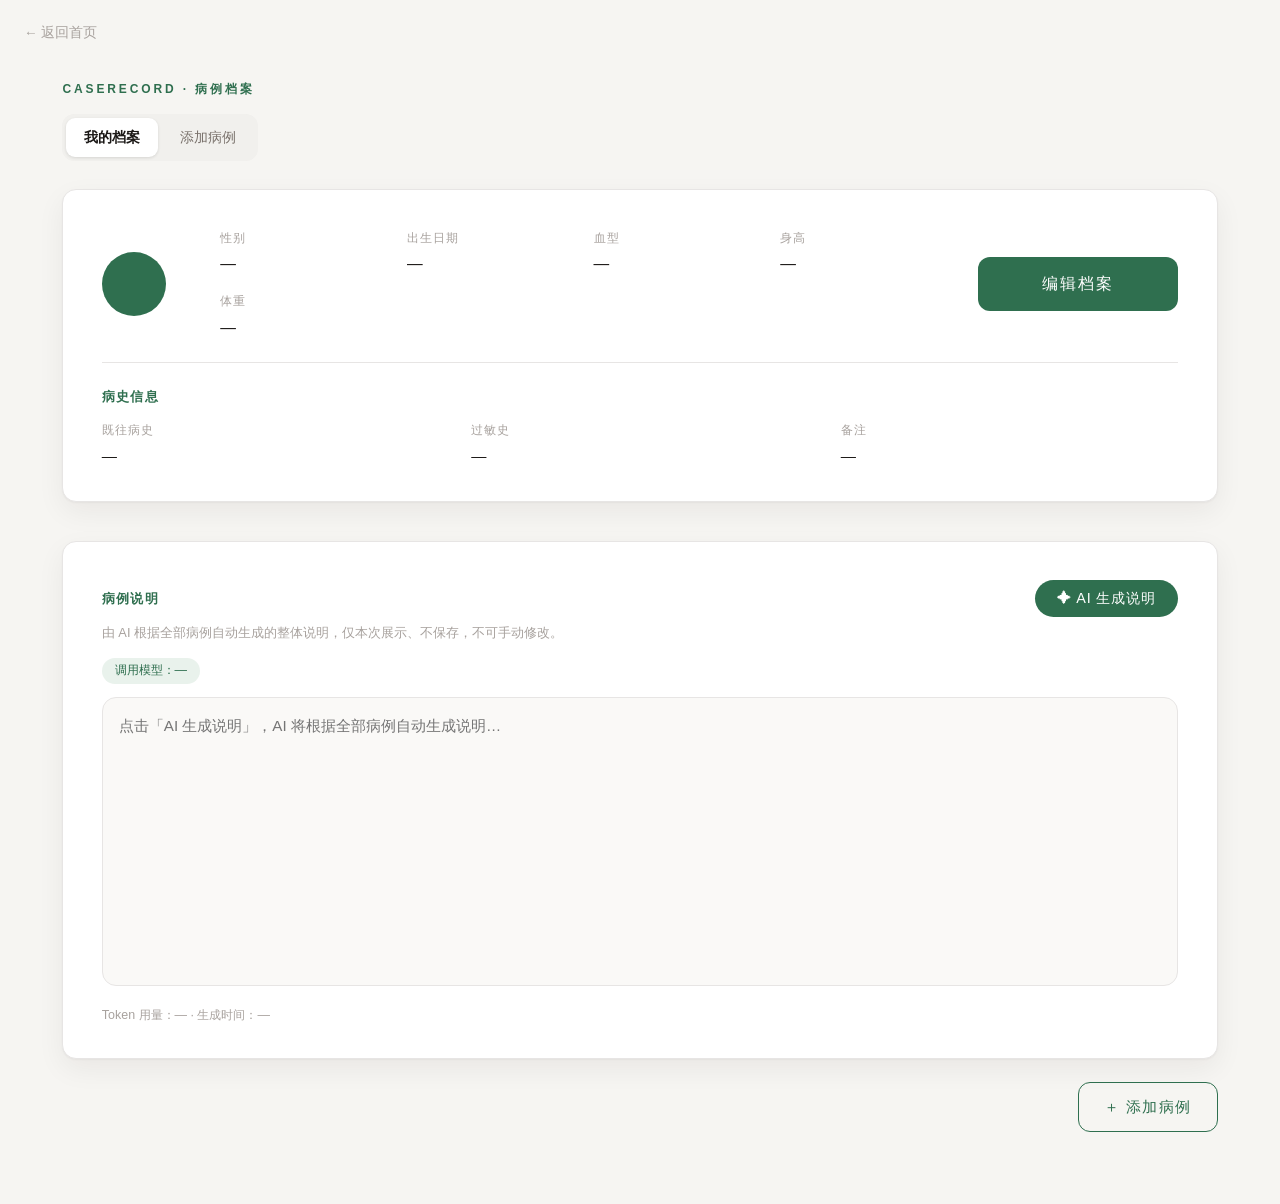
==== commit 83da101d: "数据层全面迁移：所有本地数据改存服务端 JSON 文件（档案 profile.json、病例 data/cases/<id>/case.json、识别结果 ocr-<idx>.json），不再使用 l" ====
--- a/app/case-detail.html
+++ b/app/case-detail.html
@@ -80,6 +80,7 @@
     </div>
   </div>
 
+  <script src="js/store.js"></script>
   <script src="js/case-detail.js"></script>
 </body>
 </html>
--- a/app/css/style.css
+++ b/app/css/style.css
@@ -606,6 +606,174 @@
   -webkit-line-clamp: 2;
   -webkit-box-orient: vertical;
   overflow: hidden;
+}
+
+/* ---------- 病例说明 ---------- */
+.case-note {
+  margin-top: 2.4rem;
+}
+
+.case-note .section-title-row {
+  margin-bottom: 0.4rem;
+}
+
+.case-note-tip {
+  font-size: 0.8rem;
+  color: var(--ink-3);
+  margin: 0 0 0.8rem;
+}
+
+.case-note-model {
+  display: inline-block;
+  font-size: 0.78rem;
+  color: var(--accent);
+  background: var(--accent-soft);
+  border-radius: 999px;
+  padding: 0.2rem 0.8rem;
+  margin-bottom: 0.8rem;
+  word-break: break-all;
+}
+
+.case-note textarea {
+  width: 100%;
+  min-height: 240px;
+  resize: none;
+  box-sizing: border-box;
+  padding: 0.9rem 1rem;
+  border: 1px solid var(--line);
+  border-radius: var(--radius);
+  background: var(--card);
+  color: var(--ink);
+  font-family: inherit;
+  font-size: 0.95rem;
+  line-height: 1.7;
+  transition: border-color 0.15s ease, box-shadow 0.15s ease;
+}
+
+.case-note textarea:focus {
+  outline: none;
+  border-color: var(--accent);
+  box-shadow: 0 0 0 3px rgba(47, 111, 79, 0.12);
+}
+
+.case-note textarea[readonly] {
+  background: var(--card-2, #faf9f7);
+  color: var(--ink-2, #555);
+  cursor: default;
+}
+
+.case-note textarea[readonly]:focus {
+  border-color: var(--line);
+  box-shadow: none;
+}
+
+.case-note-foot {
+  display: flex;
+  align-items: center;
+  justify-content: space-between;
+  gap: 1rem;
+  margin-top: 0.8rem;
+}
+
+.case-note-meta {
+  font-size: 0.78rem;
+  color: var(--ink-3);
+  min-width: 0;
+  overflow: hidden;
+  text-overflow: ellipsis;
+  white-space: nowrap;
+}
+
+.case-note-hint {
+  font-size: 0.78rem;
+  color: var(--ink-3);
+  flex-shrink: 0;
+}
+
+.btn-ai-note {
+  flex-shrink: 0;
+  padding: 0.55rem 1.4rem;
+  border: none;
+  border-radius: 999px;
+  background: var(--accent);
+  color: #fff;
+  font-family: inherit;
+  font-size: 0.9rem;
+  letter-spacing: 0.06em;
+  cursor: pointer;
+  transition: background 0.15s ease, opacity 0.15s ease, transform 0.05s ease;
+}
+
+.btn-ai-note:hover {
+  background: var(--accent-deep);
+}
+
+.btn-ai-note:active {
+  transform: scale(0.99);
+}
+
+.btn-ai-note:disabled {
+  opacity: 0.6;
+  cursor: not-allowed;
+}
+
+.case-note-head-actions {
+  display: flex;
+  align-items: center;
+  gap: 0.9rem;
+}
+
+.note-timer {
+  font-size: 0.85rem;
+  color: var(--accent);
+  font-variant-numeric: tabular-nums;
+  white-space: nowrap;
+}
+
+/* ---------- AI 解析（报告详情页） ---------- */
+.ai-parse {
+  margin-top: 2.4rem;
+}
+
+.ai-parse .section-title-row {
+  margin-bottom: 0.4rem;
+}
+
+.ai-parse textarea {
+  width: 100%;
+  min-height: 260px;
+  resize: none;
+  box-sizing: border-box;
+  padding: 0.9rem 1rem;
+  border: 1px solid var(--line);
+  border-radius: var(--radius);
+  background: var(--card);
+  color: var(--ink);
+  font-family: inherit;
+  font-size: 0.95rem;
+  line-height: 1.7;
+  transition: border-color 0.15s ease, box-shadow 0.15s ease;
+}
+
+.ai-parse textarea:focus {
+  outline: none;
+  border-color: var(--accent);
+  box-shadow: 0 0 0 3px rgba(47, 111, 79, 0.12);
+}
+
+.ai-parse textarea[readonly] {
+  background: #faf9f7;
+  color: var(--ink-2, #555);
+  cursor: default;
+}
+
+/* AI 解析：单独整页宽大块 */
+.ai-parse-main {
+  margin-top: 2.4rem;
+}
+
+.ai-parse-main textarea {
+  min-height: 320px;
 }
 
 .case-tags {
@@ -758,12 +926,11 @@
 }
 
 .detail-block {
-  padding-top: 2.2rem;
-  min-height: 320px; /* 三栏统一高度，一样长 */
+  padding: 2.2rem 0; /* 上下留白，分割线与上下内容都有距离 */
 }
 
 .detail-block:first-child {
-  padding-top: 0.8rem;
+  padding-top: 0.4rem;
 }
 
 .detail-block + .detail-block {
@@ -793,9 +960,7 @@
 }
 
 .detail-images {
-  display: grid;
-  grid-template-columns: repeat(auto-fill, minmax(200px, 1fr));
-  gap: 1.2rem;
+  display: block; /* 报告块容器：占满整行 */
 }
 
 .detail-images img {
@@ -867,13 +1032,17 @@
 .report-list {
   display: flex;
   flex-direction: column;
-  gap: 0.8rem;
+  gap: 0.8rem; /* 每个报告占满整行 */
+}
+
+.report-list .report-row {
+  width: 100%;
 }
 
 .report-row {
   display: flex;
   align-items: center;
-  gap: 1rem;
+  gap: 0.7rem;
   padding: 0.8rem 1.1rem;
   border: 1px solid var(--line);
   border-radius: 12px;
@@ -924,9 +1093,9 @@
   min-width: 0;
   font-size: 0.95rem;
   color: var(--ink);
-  overflow: hidden;
-  text-overflow: ellipsis;
-  white-space: nowrap;
+  line-height: 1.4;
+  overflow-wrap: anywhere;
+  word-break: break-all;
 }
 
 /* 报告类型标签（检验报告 / 检查报告） */
@@ -951,6 +1120,15 @@
   font-size: 1.3rem;
   color: var(--ink-3);
   line-height: 1;
+}
+
+/* 标签组：靠右对齐，紧贴箭头左侧 */
+.report-tags {
+  margin-left: auto;
+  display: inline-flex;
+  align-items: center;
+  gap: 0.45rem;
+  min-width: 0;
 }
 
 /* ---------- 删除确认弹窗 ---------- */
@@ -1113,6 +1291,49 @@
 .modal-btn-danger:disabled {
   opacity: 0.45;
   cursor: not-allowed;
+}
+
+/* ---------- AI 连接检测弹窗 ---------- */
+/* 弹窗偏上方显示，灰色遮罩覆盖全屏 */
+#ai-test-mask {
+  align-items: flex-start;
+  padding-top: 22vh;
+}
+
+.ai-test-ok {
+  width: 100%;
+}
+
+.ai-test-box {
+  padding: 1rem 1.2rem;
+  border-radius: 10px;
+  background: var(--accent-soft);
+  border: 1px solid rgba(47, 111, 79, 0.35);
+  color: var(--accent-deep);
+  font-size: 0.95rem;
+  line-height: 1.7;
+  word-break: break-all;
+  white-space: pre-wrap;
+}
+
+/* 失败：红色框完整包裹报错文本 */
+.ai-test-box.error {
+  background: rgba(185, 28, 28, 0.07);
+  border: 1.5px solid var(--danger);
+  color: var(--danger);
+}
+
+/* 报错解读（红框下方） */
+.ai-test-interpret {
+  margin-top: 0.8rem;
+  padding: 0.9rem 1.1rem;
+  border-radius: 10px;
+  background: #fff7ed;
+  border: 1px solid #f59e0b;
+  color: #92400e;
+  font-size: 0.9rem;
+  line-height: 1.7;
+  word-break: break-all;
 }
 
 /* ---------- OCR 识别区 ---------- */
@@ -1231,6 +1452,216 @@
   overflow-y: auto;
 }
 
+/* 检查报告：影像表现（OCR）+ 影像判断（手动）两栏 */
+#ocr-text-wrap {
+  display: flex;
+  flex-direction: column;
+  gap: 0.8rem;
+}
+
+.ocr-check-cols {
+  display: grid;
+  grid-template-columns: 1fr 1fr;
+  gap: 1rem;
+}
+
+.ocr-check-col {
+  display: flex;
+  flex-direction: column;
+  gap: 0.5rem;
+  min-width: 0;
+}
+
+.ocr-check-title {
+  display: flex;
+  align-items: center;
+  gap: 0.5rem;
+  font-size: 0.9rem;
+  font-weight: 600;
+  color: var(--ink);
+}
+
+.ocr-check-tag {
+  font-size: 0.7rem;
+  font-weight: 400;
+  color: var(--accent);
+  background: var(--accent-soft);
+  border-radius: 999px;
+  padding: 0.1rem 0.55rem;
+  white-space: nowrap;
+}
+
+/* AI 识别/解析 小节标题 */
+.ocr-text-title {
+  display: flex;
+  align-items: center;
+  gap: 0.5rem;
+  font-size: 0.9rem;
+  font-weight: 600;
+  color: var(--ink);
+  margin-bottom: 0.5rem;
+}
+
+/* 自动识别状态条 */
+.ai-recog-status {
+  font-size: 0.85rem;
+  line-height: 1.6;
+  border-radius: 8px;
+  padding: 0.55rem 0.85rem;
+  margin-bottom: 0.8rem;
+  word-break: break-all;
+}
+
+.ai-recog-status.ok {
+  color: var(--accent);
+  background: rgba(47, 111, 79, 0.08);
+  border: 1px solid rgba(47, 111, 79, 0.25);
+}
+
+.ai-recog-status.err {
+  color: var(--danger);
+  background: rgba(185, 28, 28, 0.06);
+  border: 1px solid rgba(185, 28, 28, 0.3);
+}
+
+/* 检验项目表格 */
+#lab-table-block {
+  margin-bottom: 1.2rem;
+}
+
+.lab-table-scroll {
+  max-height: 45vh;
+  overflow-y: auto;
+  border: 1px solid var(--line);
+  border-radius: 10px;
+}
+
+.lab-table {
+  width: 100%;
+  border-collapse: separate;
+  border-spacing: 0;
+  font-size: 0.9rem;
+}
+
+.lab-table thead th {
+  position: sticky;
+  top: 0;
+  background: var(--accent-soft);
+  color: var(--ink);
+  text-align: left;
+  padding: 0.55rem 0.6rem;
+  font-size: 0.8rem;
+  font-weight: 600;
+  letter-spacing: 0.04em;
+  border-bottom: 1px solid var(--line);
+  z-index: 2;
+  box-shadow: 0 1px 0 var(--line);
+}
+
+.lab-table td {
+  padding: 0.3rem 0.4rem;
+  border-bottom: 1px solid var(--line);
+}
+
+/* 状态列 */
+.lab-status {
+  font-size: 0.82rem;
+  font-weight: 600;
+  white-space: nowrap;
+  text-align: center;
+}
+
+.lab-status.up {
+  color: var(--danger);
+}
+
+.lab-status.down {
+  color: #b45309;
+}
+
+.lab-status.ok {
+  color: var(--accent);
+}
+
+/* 表格行 hover 反馈 */
+.lab-table tbody tr:hover {
+  background: rgba(47, 111, 79, 0.04);
+}
+
+/* 项目计数指示 */
+.lab-count {
+  font-size: 0.72rem;
+  font-weight: 500;
+  color: var(--ink-2);
+  background: var(--bg);
+  border: 1px solid var(--line);
+  border-radius: 999px;
+  padding: 0.08rem 0.6rem;
+  white-space: nowrap;
+}
+
+.lab-input {
+  width: 100%;
+  box-sizing: border-box;
+  height: 30px;
+  padding: 0 0.5rem;
+  border: 1px solid transparent;
+  border-radius: 6px;
+  background: transparent;
+  font-size: 0.9rem;
+  font-family: inherit;
+  color: var(--ink);
+  transition: border-color 0.15s ease, background 0.15s ease;
+}
+
+.lab-input:hover {
+  background: #f5f4f1;
+}
+
+.lab-input:focus {
+  outline: none;
+  border-color: var(--accent);
+  background: #fff;
+}
+
+.lab-table-actions {
+  margin-top: 0.6rem;
+}
+
+.ocr-check-col textarea {
+  width: 100%;
+  box-sizing: border-box;
+  min-height: 260px;
+  resize: none;
+  padding: 0.9rem 1rem;
+  border: 1px solid var(--line);
+  border-radius: 10px;
+  background: #fcfcfa;
+  color: var(--ink);
+  font-family: inherit;
+  font-size: 0.95rem;
+  line-height: 1.7;
+  transition: border-color 0.15s ease, box-shadow 0.15s ease;
+}
+
+.ocr-check-col textarea:focus {
+  outline: none;
+  border-color: var(--accent);
+  box-shadow: 0 0 0 3px rgba(47, 111, 79, 0.12);
+}
+
+.ocr-check-col textarea[readonly] {
+  background: #faf9f7;
+  color: var(--ink-2, #555);
+  cursor: default;
+}
+
+@media (max-width: 900px) {
+  .ocr-check-cols {
+    grid-template-columns: 1fr;
+  }
+}
+
 .ocr-table thead th {
   position: sticky;
   top: 0;
@@ -1630,6 +2061,7 @@
 .field input[type="tel"],
 .field input[type="date"],
 .field input[type="number"],
+.field input[type="password"],
 .field select,
 .field textarea {
   width: 100%;
@@ -1649,7 +2081,7 @@
 }
 
 .field textarea {
-  resize: vertical;
+  resize: none;
   min-height: 3.4rem;
 }
 
@@ -2040,3 +2472,8 @@
 .toast.err {
   background: var(--danger);
 }
+
+/* 全局兜底：所有输入栏（含只读）禁止右下角拖拽改尺寸 */
+textarea {
+  resize: none !important;
+}
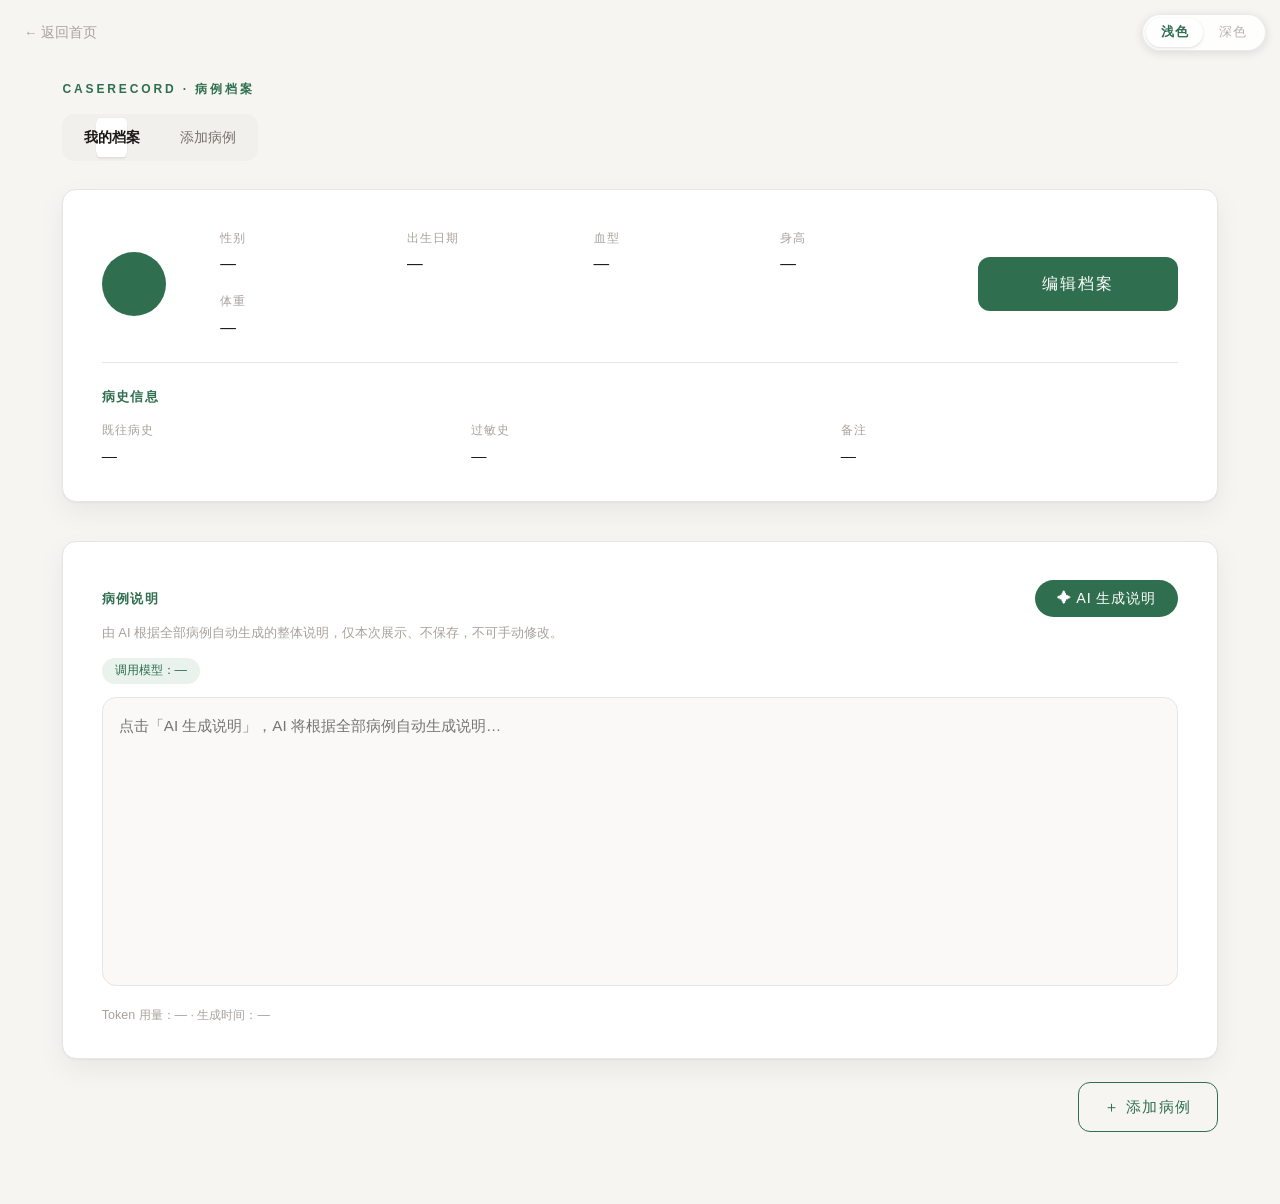
==== commit 7f94577b: "全局右上角药丸形浅色/深色主题切换按钮（首页除外）：浅色高亮，深色未启用灰显，仅界面不实现功能" ====
--- a/app/case-detail.html
+++ b/app/case-detail.html
@@ -7,6 +7,12 @@
   <link rel="stylesheet" href="css/style.css">
 </head>
 <body>
+  <div class="theme-toggle" role="group" aria-label="主题切换">
+    <span class="theme-slider" aria-hidden="true"></span>
+    <button type="button" class="theme-btn active" data-theme="light">浅色</button>
+    <button type="button" class="theme-btn" data-theme="dark" disabled title="深色模式即将上线">深色</button>
+  </div>
+
   <main class="page dash">
     <a class="back" href="dashboard.html">← 返回个人主页</a>
 
--- a/app/css/style.css
+++ b/app/css/style.css
@@ -61,19 +61,122 @@
   margin-bottom: 2.2rem;
 }
 
-/* ---------- 首页 ---------- */
+/* ---------- 首页（风光照片铺满全屏背景，左 30% 高斯模糊显示标题按钮） ---------- */
 .home {
-  max-width: 580px;
+  position: relative;
+  max-width: none;
+  min-height: 100vh;
+  padding: 0;
+  margin: 0;
+}
+
+/* 照片铺满整个页面 */
+.home-right {
+  position: absolute;
+  inset: 0;
+  z-index: 0;
+  overflow: hidden;
+}
+
+.home-photo {
+  position: absolute;
+  inset: 0;
+  width: 100%;
+  height: 100%;
+  object-fit: cover;
+  object-position: 48% 50%;
+  display: block;
+}
+
+/* 左 30%：标题按钮 + 高斯模糊背景（同一张照片自身模糊，兼容性最稳） */
+.home-left {
+  position: relative;
+  z-index: 1;
+  width: 30%;
   min-height: 100vh;
   display: flex;
   flex-direction: column;
   justify-content: center;
-  padding-top: 2rem;
-  padding-bottom: 2rem;
+  padding: 3rem clamp(1.6rem, 3vw, 3.4rem);
+  box-sizing: border-box;
+  overflow: hidden;
+}
+
+/* 模糊背景层：同一张照片放大铺满并高斯模糊 */
+.home-left::before {
+  content: "";
+  position: absolute;
+  inset: -24px; /* 向外扩一点，避免边缘漏出未模糊区域 */
+  background: url("../assets/home-landscape.jpg") center / cover no-repeat;
+  filter: blur(18px);
+  -webkit-filter: blur(18px);
+  transform: scale(1.06);
+  z-index: 0;
+}
+
+/* 深色遮罩层：压暗背景，提升白字可读性 */
+.home-left::after {
+  content: "";
+  position: absolute;
+  inset: 0;
+  background: rgba(0, 0, 0, 0.35);
+  z-index: 0;
+}
+
+/* 内容浮在模糊层之上 */
+.home-left > * {
+  position: relative;
+  z-index: 1;
 }
 
 .home h1 {
-  font-size: 2.4rem;
+  font-size: clamp(1.9rem, 2.6vw, 2.6rem);
+}
+
+/* 左栏文字统一白色系，与照片背景协调 */
+.home-left .brand {
+  color: #fff;
+}
+
+.home-left h1 {
+  color: #fff;
+  text-shadow: 0 2px 12px rgba(0, 0, 0, 0.35);
+}
+
+.home-left .sub {
+  color: rgba(255, 255, 255, 0.88);
+  text-shadow: 0 1px 8px rgba(0, 0, 0, 0.3);
+}
+
+.home-left .secondary {
+  color: rgba(255, 255, 255, 0.85);
+}
+
+.home-left .secondary:hover {
+  color: #fff;
+  background: transparent; /* 覆盖全局 hover 白底，避免与照片不协调 */
+  border-radius: 0;
+}
+
+/* 首页覆盖 .page 的宽度/内边距限制 */
+.page.home {
+  max-width: none;
+  width: 100%;
+  padding: 0;
+}
+
+@media (max-width: 900px) {
+  /* 窄屏：左栏占满宽度，照片仍铺满全屏背景 */
+  .home-left {
+    width: 100%;
+    min-height: 100vh;
+    padding: 2.5rem 1.6rem;
+    border-right: none;
+  }
+
+  .home-right {
+    min-height: 100vh;
+  }
 }
 
 /* 主按钮块 */
@@ -765,15 +868,6 @@
   background: #faf9f7;
   color: var(--ink-2, #555);
   cursor: default;
-}
-
-/* AI 解析：单独整页宽大块 */
-.ai-parse-main {
-  margin-top: 2.4rem;
-}
-
-.ai-parse-main textarea {
-  min-height: 320px;
 }
 
 .case-tags {
@@ -956,7 +1050,47 @@
   color: var(--accent);
   background: var(--accent-soft);
   border-radius: 999px;
-  padding: 0.35rem 0.9rem;
+  padding: 0; /* 内边距交给链接，保证 hover 高亮与绿块完全重合 */
+  overflow: hidden;
+}
+
+/* 病情类型：整个胶囊块可点击跳转 */
+.illness-block-link {
+  display: inline-flex;
+  align-items: center;
+  gap: 0.4rem;
+  color: var(--accent);
+  text-decoration: none;
+  cursor: pointer;
+  border-radius: 999px;
+  padding: 0.35rem 0.9rem; /* 与原胶囊内边距一致 */
+  transition: background 0.15s ease, box-shadow 0.15s ease;
+}
+
+.illness-block-link:hover {
+  background: rgba(47, 111, 79, 0.12);
+  box-shadow: 0 1px 4px rgba(47, 111, 79, 0.18);
+}
+
+.illness-label {
+  color: var(--ink-2);
+}
+
+.illness-name {
+  font-weight: 600;
+  color: var(--accent);
+}
+
+.illness-arrow {
+  font-size: 0.75rem;
+  color: var(--accent);
+  opacity: 0.7;
+  transition: opacity 0.15s ease, transform 0.15s ease;
+}
+
+.illness-block-link:hover .illness-arrow {
+  opacity: 1;
+  transform: translate(1px, -1px);
 }
 
 .detail-images {
@@ -1016,6 +1150,22 @@
 .detail-med-name {
   font-weight: 600;
   color: var(--ink);
+}
+
+/* 药物名称：可点击跳转搜索 */
+.detail-med-name.med-search {
+  color: var(--accent);
+  text-decoration: none;
+  cursor: pointer;
+  border-bottom: 1px dashed rgba(47, 111, 79, 0.4);
+  transition: color 0.15s ease, border-color 0.15s ease, background 0.15s ease;
+}
+
+.detail-med-name.med-search:hover {
+  color: var(--accent-deep);
+  border-bottom-color: var(--accent-deep);
+  background: var(--accent-soft);
+  border-radius: 4px;
 }
 
 .detail-med-usage {
@@ -1840,6 +1990,22 @@
 
 .report-right {
   min-width: 0;
+  display: flex;
+  flex-direction: column;
+}
+
+/* AI 解析文本框高度匹配整个病例详情框 */
+.report-right .ai-parse {
+  flex: 1;
+  display: flex;
+  flex-direction: column;
+  min-width: 0;
+  margin-top: 0;
+}
+
+.report-right #ai-parse-result {
+  flex: 1 1 auto;
+  min-height: 200px;
 }
 
 .report-img {
@@ -2477,3 +2643,74 @@
 textarea {
   resize: none !important;
 }
+
+/* ==========================================================
+   右上角主题切换（药丸形，仅界面；功能后续实现）
+   ========================================================== */
+.theme-toggle {
+  position: fixed;
+  top: 0.9rem;
+  right: 0.9rem;
+  z-index: 100;
+  display: inline-flex;
+  align-items: center;
+  padding: 3px;
+  background: rgba(255, 255, 255, 0.85);
+  border: 1px solid rgba(0, 0, 0, 0.08);
+  border-radius: 999px;
+  box-shadow: 0 2px 10px rgba(28, 25, 23, 0.12);
+  backdrop-filter: blur(8px);
+  -webkit-backdrop-filter: blur(8px);
+}
+
+.theme-slider {
+  position: absolute;
+  left: 3px;
+  top: 3px;
+  width: calc(50% - 4px);
+  height: calc(100% - 6px);
+  background: #fff;
+  border-radius: 999px;
+  box-shadow: 0 1px 3px rgba(28, 25, 23, 0.15);
+  transition: transform 0.3s cubic-bezier(0.4, 0, 0.2, 1);
+  z-index: 0;
+  pointer-events: none;
+}
+
+/* 深色激活时滑块右移（本期不生效，预留） */
+.theme-toggle.dark .theme-slider {
+  transform: translateX(100%);
+}
+
+.theme-btn {
+  position: relative;
+  z-index: 1;
+  border: none;
+  background: transparent;
+  padding: 0.35rem 0.95rem;
+  border-radius: 999px;
+  font-family: inherit;
+  font-size: 0.8rem;
+  letter-spacing: 0.06em;
+  color: var(--ink-2);
+  cursor: pointer;
+  transition: color 0.2s ease, opacity 0.2s ease;
+  white-space: nowrap;
+}
+
+.theme-btn.active {
+  color: var(--accent);
+  font-weight: 600;
+}
+
+.theme-btn:disabled {
+  opacity: 0.55;
+  cursor: not-allowed;
+}
+
+
+
+
+
+
+
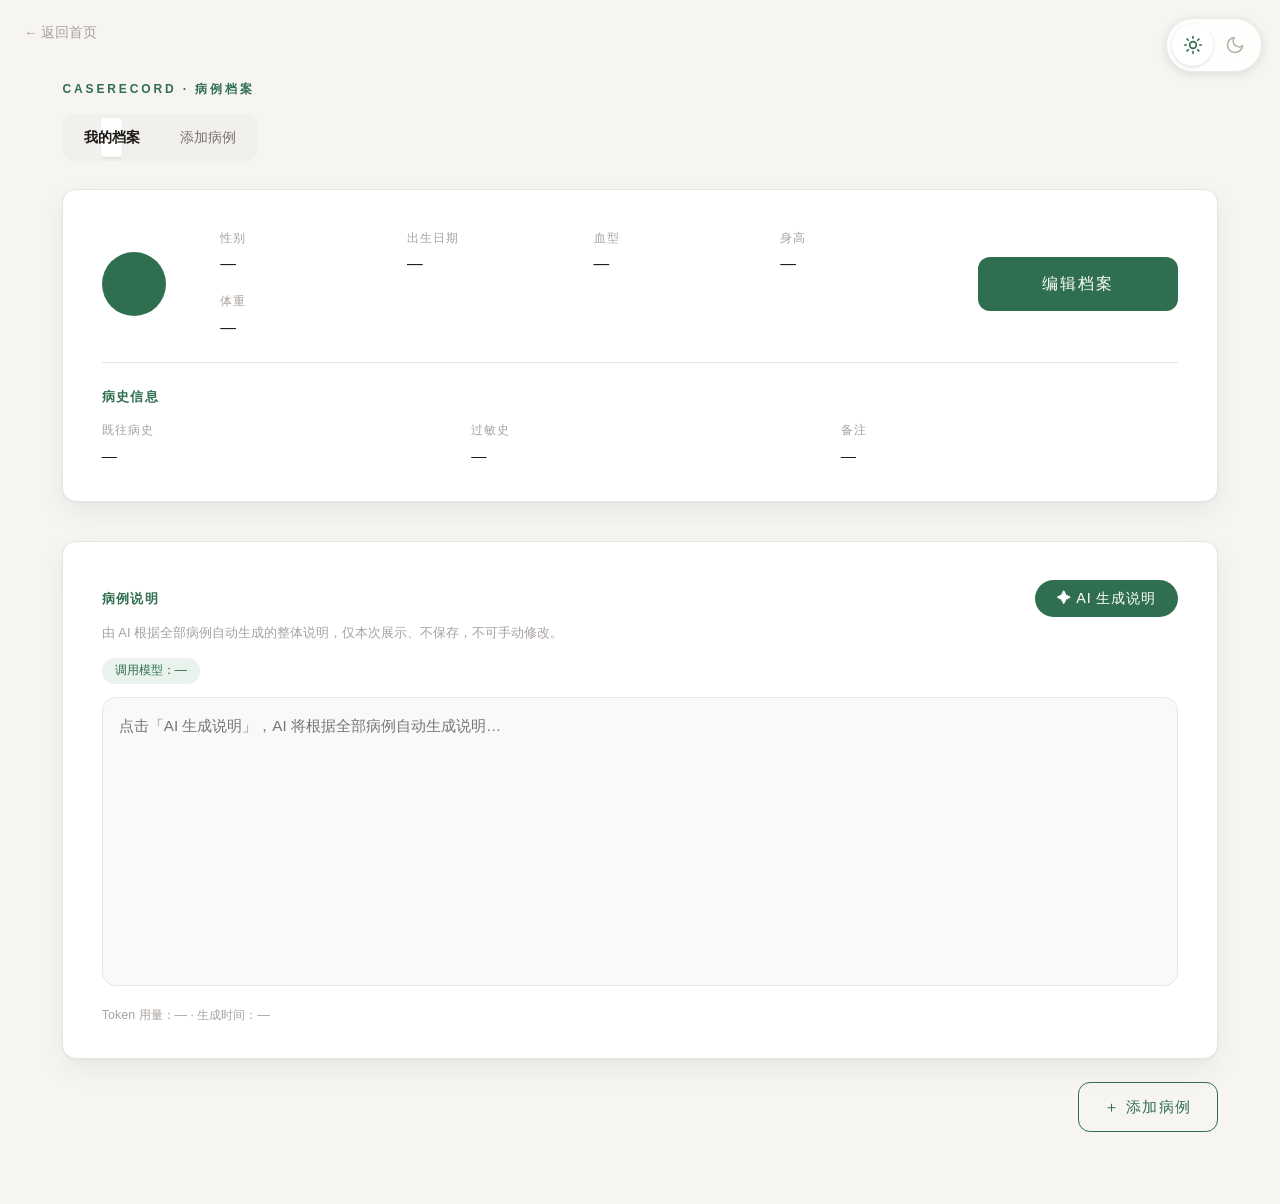
==== commit 727ef235: "主题切换按钮改为两个圆形太阳/月亮图标，整体加大（42px 圆形按钮+20px 图标）" ====
--- a/app/case-detail.html
+++ b/app/case-detail.html
@@ -1,4 +1,4 @@
-<!DOCTYPE html>
+﻿<!DOCTYPE html>
 <html lang="zh-CN">
 <head>
   <meta charset="UTF-8">
@@ -9,8 +9,12 @@
 <body>
   <div class="theme-toggle" role="group" aria-label="主题切换">
     <span class="theme-slider" aria-hidden="true"></span>
-    <button type="button" class="theme-btn active" data-theme="light">浅色</button>
-    <button type="button" class="theme-btn" data-theme="dark" disabled title="深色模式即将上线">深色</button>
+    <button type="button" class="theme-btn active" data-theme="light" title="浅色模式" aria-label="浅色模式">
+      <svg viewBox="0 0 24 24"  fill="none" stroke="currentColor" stroke-width="2" stroke-linecap="round" stroke-linejoin="round" aria-hidden="true"><circle cx="12" cy="12" r="4"/><path d="M12 2v2M12 20v2M4.93 4.93l1.41 1.41M17.66 17.66l1.41 1.41M2 12h2M20 12h2M4.93 19.07l1.41-1.41M17.66 6.34l1.41-1.41"/></svg>
+    </button>
+    <button type="button" class="theme-btn" data-theme="dark" disabled title="深色模式即将上线" aria-label="深色模式">
+      <svg viewBox="0 0 24 24"  fill="none" stroke="currentColor" stroke-width="2" stroke-linecap="round" stroke-linejoin="round" aria-hidden="true"><path d="M21 12.79A9 9 0 1 1 11.21 3 7 7 0 0 0 21 12.79z"/></svg>
+    </button>
   </div>
 
   <main class="page dash">
@@ -90,3 +94,4 @@
   <script src="js/case-detail.js"></script>
 </body>
 </html>
+
--- a/app/css/style.css
+++ b/app/css/style.css
@@ -2649,12 +2649,12 @@
    ========================================================== */
 .theme-toggle {
   position: fixed;
-  top: 0.9rem;
-  right: 0.9rem;
+  top: 1.1rem;
+  right: 1.1rem;
   z-index: 100;
   display: inline-flex;
   align-items: center;
-  padding: 3px;
+  padding: 5px;
   background: rgba(255, 255, 255, 0.85);
   border: 1px solid rgba(0, 0, 0, 0.08);
   border-radius: 999px;
@@ -2665,10 +2665,10 @@
 
 .theme-slider {
   position: absolute;
-  left: 3px;
-  top: 3px;
-  width: calc(50% - 4px);
-  height: calc(100% - 6px);
+  left: 5px;
+  top: 5px;
+  width: calc(50% - 6px);
+  height: calc(100% - 10px);
   background: #fff;
   border-radius: 999px;
   box-shadow: 0 1px 3px rgba(28, 25, 23, 0.15);
@@ -2685,22 +2685,31 @@
 .theme-btn {
   position: relative;
   z-index: 1;
+  width: 42px;
+  height: 42px;
+  display: grid;
+  place-items: center;
   border: none;
   background: transparent;
-  padding: 0.35rem 0.95rem;
-  border-radius: 999px;
+  border-radius: 50%;
   font-family: inherit;
-  font-size: 0.8rem;
-  letter-spacing: 0.06em;
   color: var(--ink-2);
   cursor: pointer;
-  transition: color 0.2s ease, opacity 0.2s ease;
-  white-space: nowrap;
+  transition: color 0.2s ease, opacity 0.2s ease, background 0.2s ease;
+}
+
+.theme-btn svg {
+  display: block;
+  width: 20px;
+  height: 20px;
 }
 
 .theme-btn.active {
   color: var(--accent);
-  font-weight: 600;
+}
+
+.theme-btn:hover:not(:disabled) {
+  color: var(--ink);
 }
 
 .theme-btn:disabled {
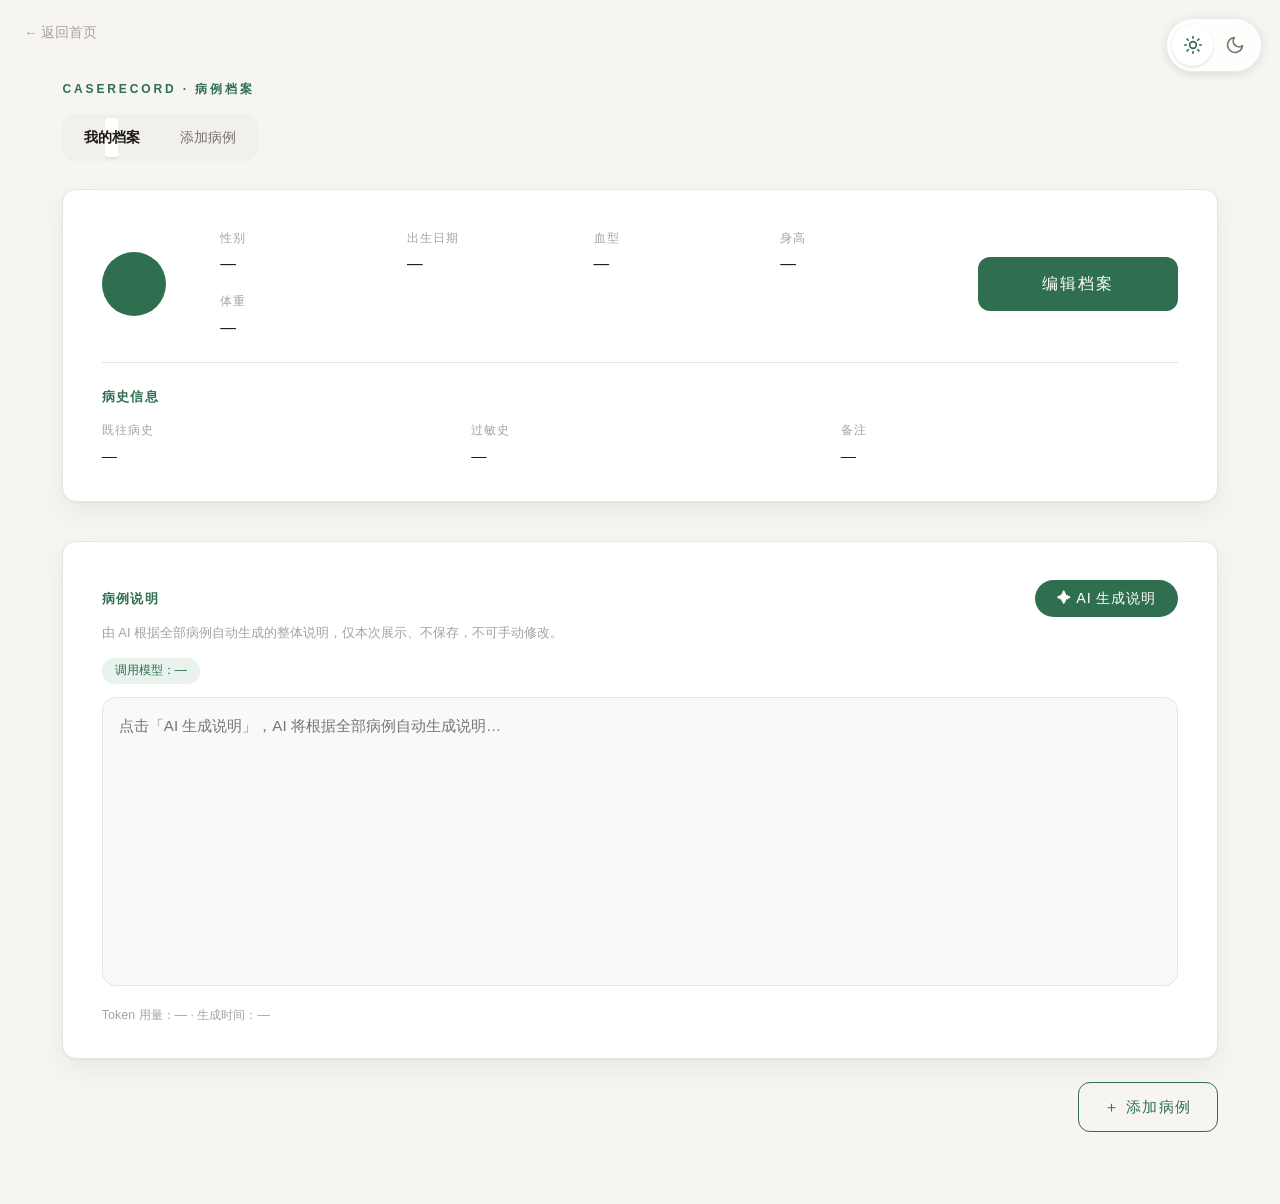
==== commit 12503f87: "实现浅色/深色切换交互：太阳/月亮按钮可点击，滑块滑动+高亮切换，选择记忆到 localStorage（深色主题样式暂未实现）" ====
--- a/app/case-detail.html
+++ b/app/case-detail.html
@@ -12,7 +12,7 @@
     <button type="button" class="theme-btn active" data-theme="light" title="浅色模式" aria-label="浅色模式">
       <svg viewBox="0 0 24 24"  fill="none" stroke="currentColor" stroke-width="2" stroke-linecap="round" stroke-linejoin="round" aria-hidden="true"><circle cx="12" cy="12" r="4"/><path d="M12 2v2M12 20v2M4.93 4.93l1.41 1.41M17.66 17.66l1.41 1.41M2 12h2M20 12h2M4.93 19.07l1.41-1.41M17.66 6.34l1.41-1.41"/></svg>
     </button>
-    <button type="button" class="theme-btn" data-theme="dark" disabled title="深色模式即将上线" aria-label="深色模式">
+    <button type="button" class="theme-btn" data-theme="dark" title="深色模式" aria-label="深色模式">
       <svg viewBox="0 0 24 24"  fill="none" stroke="currentColor" stroke-width="2" stroke-linecap="round" stroke-linejoin="round" aria-hidden="true"><path d="M21 12.79A9 9 0 1 1 11.21 3 7 7 0 0 0 21 12.79z"/></svg>
     </button>
   </div>
@@ -92,6 +92,7 @@
 
   <script src="js/store.js"></script>
   <script src="js/case-detail.js"></script>
+  <script src="js/theme.js"></script>
 </body>
 </html>
 
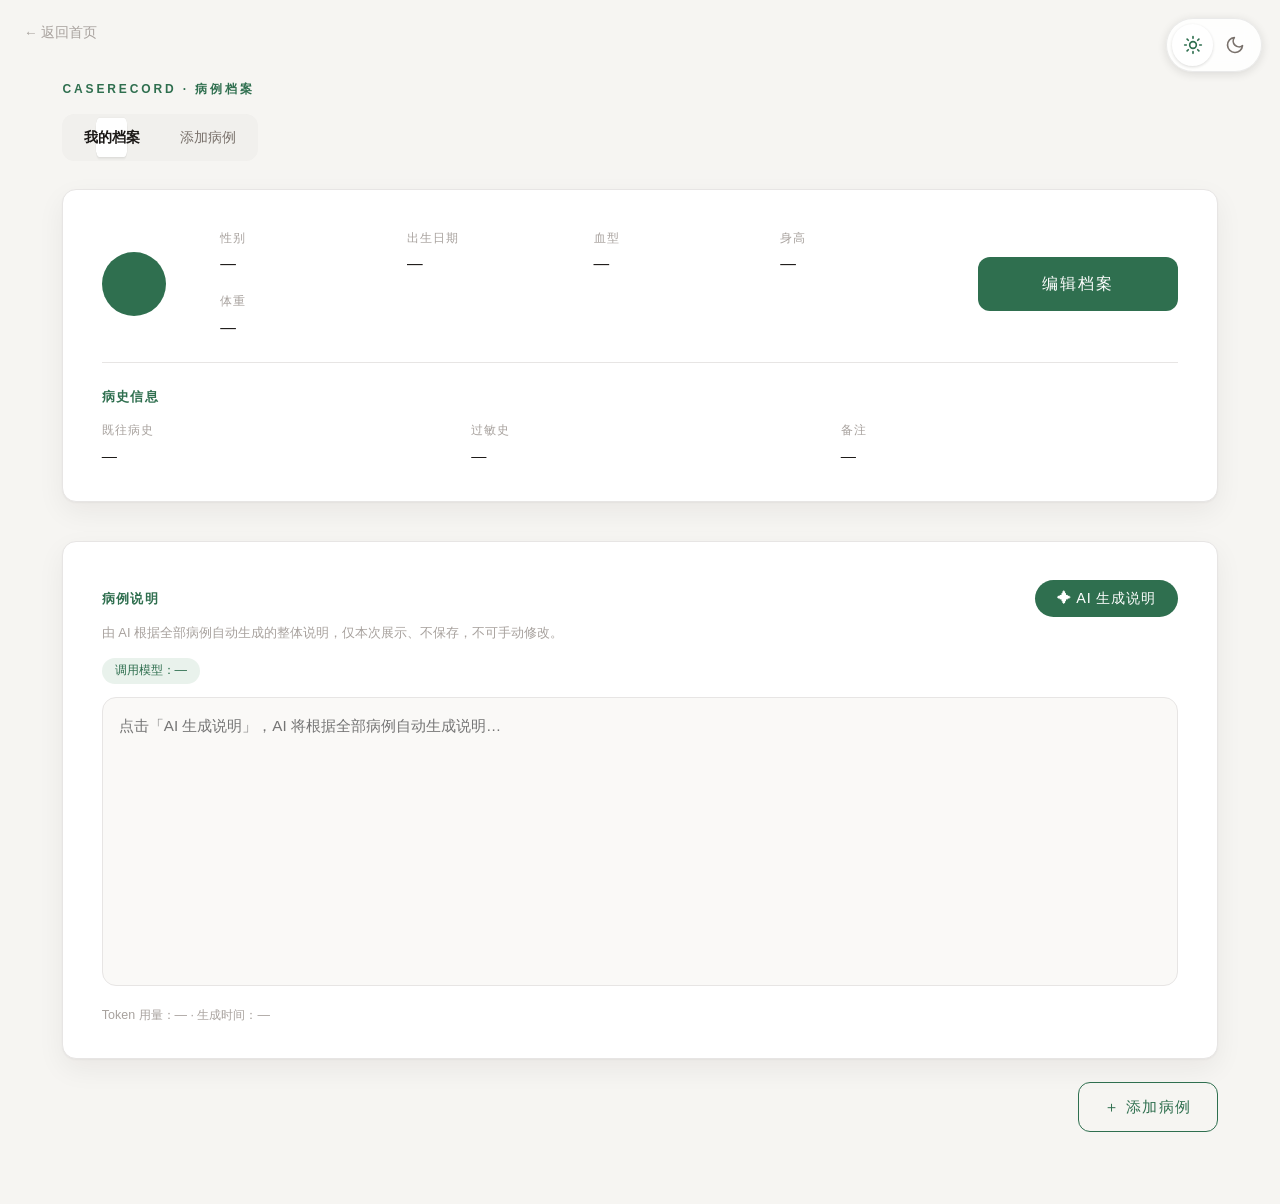
==== commit 76ea2287: "修复主题切换完全失效：theme-toggle 元素补上 id 属性（theme.js 用 getElementById 定位，缺失导致切换静默失败）；已实测点击月亮变深色+滑块滑动" ====
--- a/app/case-detail.html
+++ b/app/case-detail.html
@@ -7,7 +7,7 @@
   <link rel="stylesheet" href="css/style.css">
 </head>
 <body>
-  <div class="theme-toggle" role="group" aria-label="主题切换">
+  <div class="theme-toggle" id="theme-toggle" role="group" aria-label="主题切换">
     <span class="theme-slider" aria-hidden="true"></span>
     <button type="button" class="theme-btn active" data-theme="light" title="浅色模式" aria-label="浅色模式">
       <svg viewBox="0 0 24 24"  fill="none" stroke="currentColor" stroke-width="2" stroke-linecap="round" stroke-linejoin="round" aria-hidden="true"><circle cx="12" cy="12" r="4"/><path d="M12 2v2M12 20v2M4.93 4.93l1.41 1.41M17.66 17.66l1.41 1.41M2 12h2M20 12h2M4.93 19.07l1.41-1.41M17.66 6.34l1.41-1.41"/></svg>
--- a/app/css/style.css
+++ b/app/css/style.css
@@ -14,9 +14,31 @@
   --accent-deep: #20533a;
   --accent-soft: #e9f2ec;
   --danger: #b91c1c;
+  --field-bg: #fcfcfa;
+  --well: #f1f0ed;
   --radius: 14px;
   --shadow: 0 1px 2px rgba(28, 25, 23, 0.04), 0 10px 28px rgba(28, 25, 23, 0.06);
 }
+
+/* 深色模式：基础配色（切换可见） */
+body.dark {
+  --bg: #16130f;
+  --card: #221e19;
+  --ink: #ece5de;
+  --ink-2: #a99e94;
+  --ink-3: #6f655c;
+  --line: #352f28;
+  --accent: #6fbf96;
+  --accent-deep: #8ad2ab;
+  --accent-soft: #223a2d;
+  --danger: #e06a5c;
+  --field-bg: #2a251f;
+  --well: #2b2620;
+  --shadow: 0 1px 2px rgba(0, 0, 0, 0.3), 0 10px 28px rgba(0, 0, 0, 0.35);
+  background: var(--bg);
+  color: var(--ink);
+}
+
 
 * {
   margin: 0;
@@ -465,7 +487,7 @@
 
 /* 禁用态（检验报告时检查方式置灰不可选） */
 .cselect.disabled .cselect-trigger {
-  background: #f1f0ed;
+  background: var(--well, #f1f0ed);
   color: var(--ink-3);
   border-color: var(--line);
   cursor: not-allowed;
@@ -498,7 +520,7 @@
   padding: 1.2rem;
   border: 1.5px dashed var(--line);
   border-radius: 12px;
-  background: #fcfcfa;
+  background: var(--field-bg, #fcfcfa);
   color: var(--ink-2);
   font-size: 0.95rem;
   font-family: inherit;
@@ -560,7 +582,7 @@
   padding: 1.1rem 1.2rem;
   border: 1px solid var(--line);
   border-radius: 12px;
-  background: #fcfcfa;
+  background: var(--field-bg, #fcfcfa);
 }
 
 .med-row .field:first-child {
@@ -865,7 +887,7 @@
 }
 
 .ai-parse textarea[readonly] {
-  background: #faf9f7;
+  background: var(--field-bg, #faf9f7);
   color: var(--ink-2, #555);
   cursor: default;
 }
@@ -892,7 +914,7 @@
   width: fit-content;
   padding: 0.25rem;
   margin-bottom: 1.8rem;
-  background: #f1f0ed;
+  background: var(--well, #f1f0ed);
   border-radius: 12px;
 }
 
@@ -1196,7 +1218,7 @@
   padding: 0.8rem 1.1rem;
   border: 1px solid var(--line);
   border-radius: 12px;
-  background: #fcfcfa;
+  background: var(--field-bg, #fcfcfa);
   text-decoration: none;
   color: inherit;
   cursor: pointer;
@@ -1299,7 +1321,7 @@
 }
 
 .modal {
-  background: #fff;
+  background: var(--card);
   border-radius: 16px;
   max-width: 440px;
   width: 100%;
@@ -1385,7 +1407,7 @@
   padding: 0.65rem 0.85rem;
   border: 1px solid var(--line);
   border-radius: 10px;
-  background: #fcfcfa;
+  background: var(--field-bg, #fcfcfa);
   font-size: 0.92rem;
   font-family: inherit;
   color: var(--ink);
@@ -1524,7 +1546,7 @@
 .ocr-mode {
   position: relative;
   display: flex;
-  background: #f1f0ed;
+  background: var(--well, #f1f0ed);
   border-radius: 10px;
   padding: 3px;
   gap: 3px;
@@ -1786,7 +1808,7 @@
   padding: 0.9rem 1rem;
   border: 1px solid var(--line);
   border-radius: 10px;
-  background: #fcfcfa;
+  background: var(--field-bg, #fcfcfa);
   color: var(--ink);
   font-family: inherit;
   font-size: 0.95rem;
@@ -1801,7 +1823,7 @@
 }
 
 .ocr-check-col textarea[readonly] {
-  background: #faf9f7;
+  background: var(--field-bg, #faf9f7);
   color: var(--ink-2, #555);
   cursor: default;
 }
@@ -1815,7 +1837,7 @@
 .ocr-table thead th {
   position: sticky;
   top: 0;
-  background: #fff;
+  background: var(--card);
   z-index: 1;
 }
 
@@ -1849,7 +1871,7 @@
   box-sizing: border-box;
   font-size: 0.9rem;
   font-family: inherit;
-  background: #fcfcfa;
+  background: var(--field-bg, #fcfcfa);
   color: var(--ink);
   vertical-align: middle;
   transition: border-color 0.15s ease, box-shadow 0.15s ease;
@@ -2234,7 +2256,7 @@
   padding: 0.7rem 0.85rem;
   border: 1px solid var(--line);
   border-radius: 10px;
-  background: #fcfcfa;
+  background: var(--field-bg, #fcfcfa);
   font-size: 0.95rem;
   font-family: inherit;
   color: var(--ink);
@@ -2328,7 +2350,7 @@
   padding: 0.7rem 0.85rem;
   border: 1px solid var(--line);
   border-radius: 10px;
-  background: #fcfcfa;
+  background: var(--field-bg, #fcfcfa);
   font-size: 0.95rem;
   font-family: inherit;
   color: var(--ink);
@@ -2443,7 +2465,7 @@
   padding: 0.5rem 0.75rem;
   border: 1px solid var(--line);
   border-radius: 8px;
-  background: #fcfcfa;
+  background: var(--field-bg, #fcfcfa);
   font-size: 0.88rem;
   font-family: inherit;
   color: var(--ink);
@@ -2510,7 +2532,7 @@
 /* ---------- 性别分段选择 ---------- */
 .segmented {
   display: flex;
-  background: #f1f0ed;
+  background: var(--well, #f1f0ed);
   border-radius: 10px;
   padding: 3px;
   gap: 3px;
@@ -2663,6 +2685,13 @@
   -webkit-backdrop-filter: blur(8px);
 }
 
+/* 深色激活：容器变暗，滑块更醒目 */
+.theme-toggle.dark {
+  background: rgba(30, 26, 22, 0.85);
+  border-color: rgba(255, 255, 255, 0.14);
+  box-shadow: 0 2px 10px rgba(0, 0, 0, 0.4);
+}
+
 .theme-slider {
   position: absolute;
   left: 5px;
@@ -2677,9 +2706,9 @@
   pointer-events: none;
 }
 
-/* 深色激活时滑块右移（本期不生效，预留） */
+/* 深色激活时滑块右移（由 JS 控制像素位移，此处仅保留过渡） */
 .theme-toggle.dark .theme-slider {
-  transform: translateX(100%);
+  /* transform 由 theme.js 内联设置 */
 }
 
 .theme-btn {
@@ -2708,6 +2737,15 @@
   color: var(--accent);
 }
 
+/* 深色模式下：非激活图标淡灰，激活图标亮色更明显 */
+.theme-toggle.dark .theme-btn {
+  color: rgba(255, 255, 255, 0.45);
+}
+
+.theme-toggle.dark .theme-btn.active {
+  color: #8ad2ab;
+}
+
 .theme-btn:hover:not(:disabled) {
   color: var(--ink);
 }
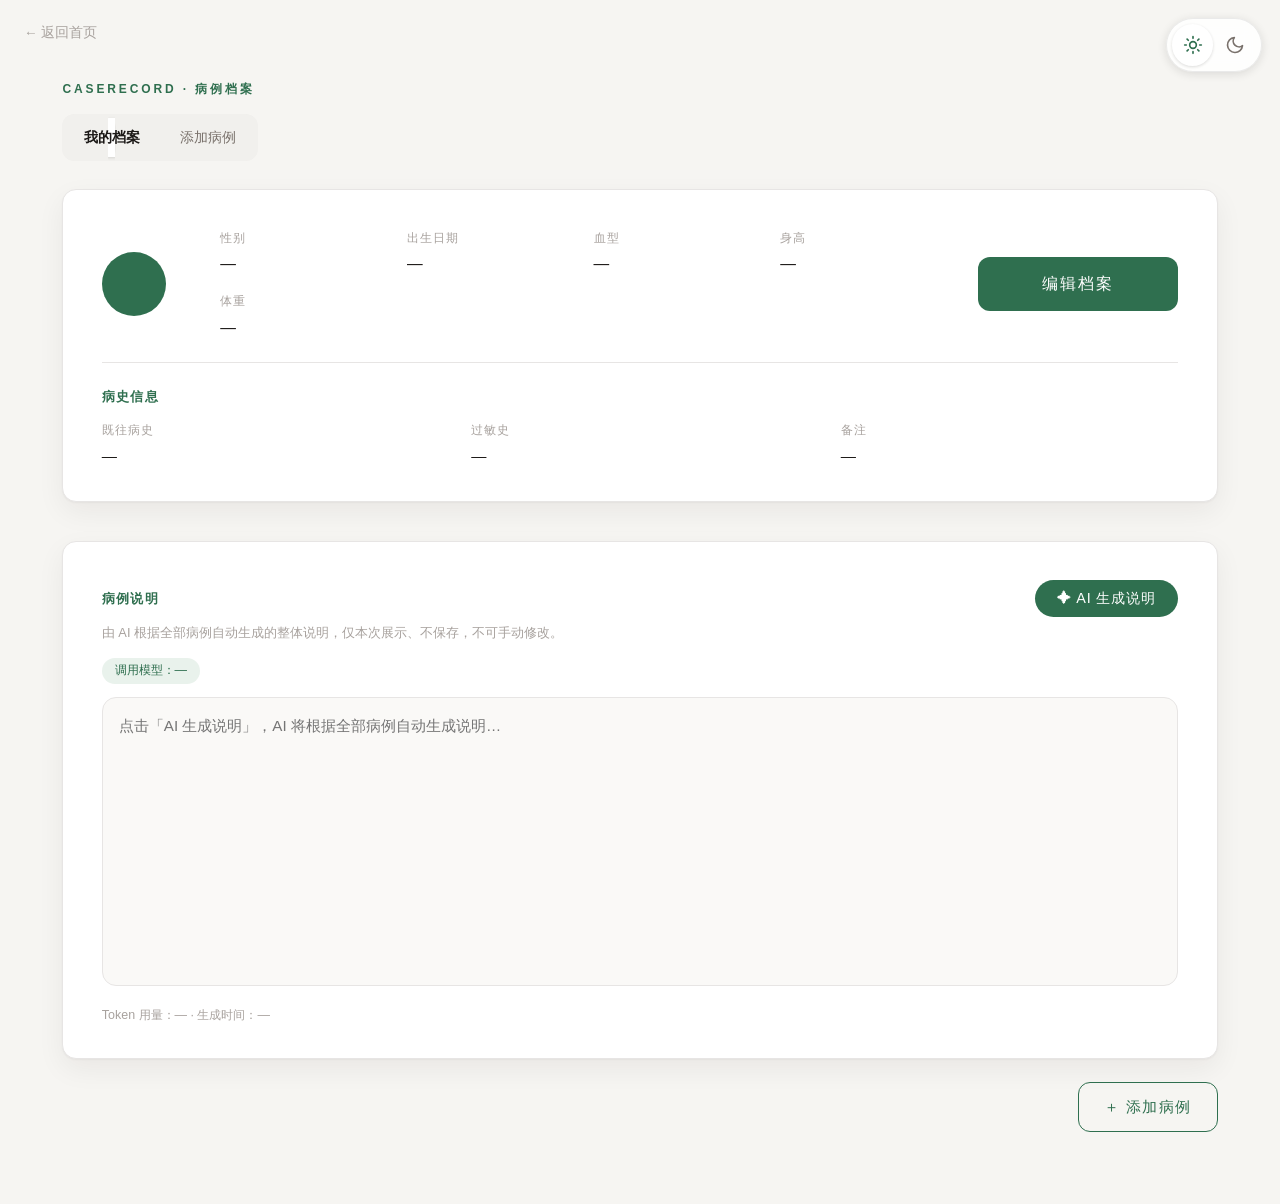
==== commit 6de637b3: "修复切换页面闪白（FOUC）：深色类改加到 <html>，各页 head 内联脚本渲染前按记忆应用主题，页面一打开即深色" ====
--- a/app/case-detail.html
+++ b/app/case-detail.html
@@ -5,6 +5,16 @@
   <meta name="viewport" content="width=device-width, initial-scale=1.0">
   <title>CaseRecord · 病例详情</title>
   <link rel="stylesheet" href="css/style.css">
+<script>
+  // 主题防闪白：渲染前按记忆应用深色模式（加在 <html> 上）
+  (function () {
+    try {
+      if (localStorage.getItem("caseRecord.theme") === "dark") {
+        document.documentElement.classList.add("dark");
+      }
+    } catch (e) {}
+  })();
+</script>
 </head>
 <body>
   <div class="theme-toggle" id="theme-toggle" role="group" aria-label="主题切换">
--- a/app/css/style.css
+++ b/app/css/style.css
@@ -20,8 +20,8 @@
   --shadow: 0 1px 2px rgba(28, 25, 23, 0.04), 0 10px 28px rgba(28, 25, 23, 0.06);
 }
 
-/* 深色模式：基础配色（切换可见） */
-body.dark {
+/* 深色模式：基础配色（切换可见；类加在 <html> 上，页面渲染前即生效，避免闪白） */
+html.dark {
   --bg: #16130f;
   --card: #221e19;
   --ink: #ece5de;
